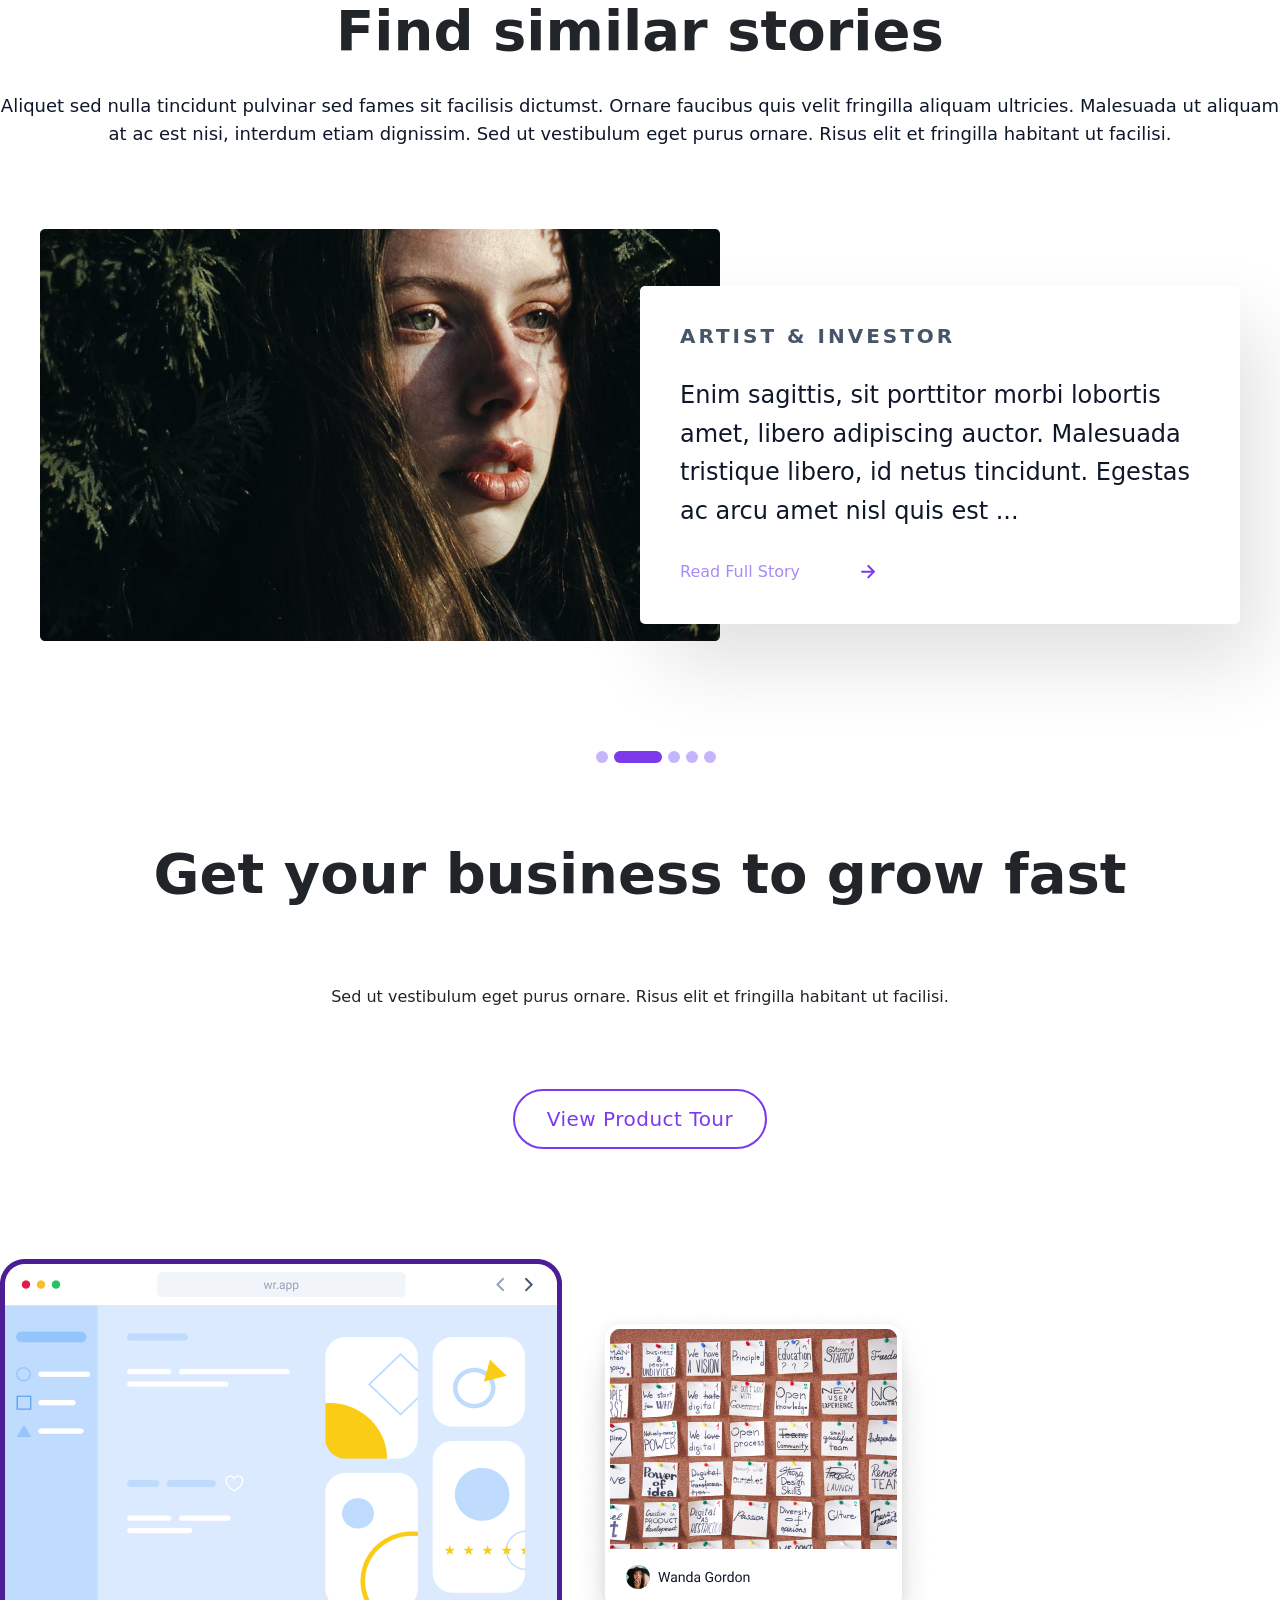
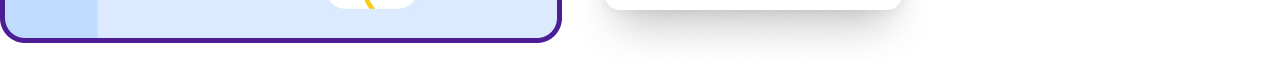
==== test.html @ 3d0e7e81 "first commit" ====
<!DOCTYPE html>
<html lang="en">

<head>
    <meta charset="UTF-8">
    <meta name="viewport" content="width=device-width, initial-scale=1.0">
    <title>Final Project</title>
    <link rel="stylesheet" href="./css/style.css">
    <link rel="shortcut icon" href="./assets/icons/cursor-pointer.svg" type="image/x-icon">
    <link rel="preconnect" href="https://fonts.googleapis.com">
    <link rel="preconnect" href="https://fonts.gstatic.com" crossorigin>
    <link href="https://fonts.googleapis.com/css2?family=Roboto:wght@400;700&display=swap" rel="stylesheet">
    <link href="https://cdn.jsdelivr.net/npm/bootstrap@5.3.2/dist/css/bootstrap.min.css" rel="stylesheet"
        integrity="sha384-T3c6CoIi6uLrA9TneNEoa7RxnatzjcDSCmG1MXxSR1GAsXEV/Dwwykc2MPK8M2HN" crossorigin="anonymous">
</head>



<body>
    <div>

        <header class="header">
        </header>

        <section class="hero">
        </section>

        <section class="message">

            <div class="container-nd">
                <div class="message-top">
                    <h1>Find similar stories</h1>
                    <p>Aliquet sed nulla tincidunt pulvinar sed fames sit facilisis dictumst. Ornare faucibus quis velit
                        fringilla aliquam ultricies. Malesuada ut aliquam at ac est nisi, interdum etiam dignissim. Sed
                        ut
                        vestibulum eget purus ornare. Risus elit et fringilla habitant ut facilisi.</p>
                </div>
                <div class="message-block">
                    <img src="./assets/ButtomGirl.jpg" alt="gr">
                    <div class="message-card">
                        <div class="card-txt">
                            <h5>Artist & Investor</h5>
                            <h3>Enim sagittis, sit porttitor morbi lobortis amet, libero adipiscing auctor. Malesuada
                                tristique
                                libero, id netus tincidunt. Egestas ac arcu amet nisl quis est ...</h3>
                            <a href="#">Read Full Story <div class="arrow"><img src="./assets/icons/arrow-right.svg"
                                        alt="arrow"></div></a>
                        </div>
                    </div>
                </div>
            </div>
            <ul class="list-img">
                <li><img src="./assets/icons/Rectangle 16.svg" alt="rectangle"></li>
                <li><img src="./assets/icons/Rectangle 16 (1).svg" alt=""></li>
                <li><img src="./assets/icons/Rectangle 16.svg" alt="rectangle"></li>
                <li><img src="./assets/icons/Rectangle 16.svg" alt="rectangle"></li>
                <li><img src="./assets/icons/Rectangle 16.svg" alt="rectangle"></li>
            </ul>

        </section>

        <section class="plans">

            <div class="container-st">
                <h1>Get your business to grow fast</h1>
                <p>Sed ut vestibulum eget purus ornare. Risus elit et fringilla habitant ut facilisi.</p>
                <div class="header">
                    <button>View Product Tour</button>
                </div>

                <div class="plans-body">
                    <img src="./assets/Desktop.jpg" alt="">
                    <img src="./assets/ContentBox.jpg" alt="">
                </div>
            </div>
        </section>
        <section class="reviews"></section>

        <footer></footer>
    </div>

</body>

</html>
---- css/style.css ----
.message {
  margin-bottom: 80px;
}
.message * + * {
  margin-top: 30px;
}
.message h1 {
  text-align: center;
  font-size: 56px;
  font-style: normal;
  font-weight: 800;
  line-height: 110%; /* 61.6px */
}
.message h3 {
  color: #0f172a;
  font-size: 24px;
  font-style: normal;
  font-weight: 400;
  line-height: 160%; /* 38.4px */
}
.message h5 {
  color: #475569;
  font-size: 20px;
  font-style: normal;
  font-weight: 700;
  line-height: 100%; /* 20px */
  letter-spacing: 3px;
  text-transform: uppercase;
}
.message p {
  text-align: center;
  color: #0f172a;
  font-size: 18px;
  font-style: normal;
  font-weight: 400;
  line-height: 160%; /* 28.8px */
}
.message-block {
  margin-top: 80px;
  display: -webkit-box;
  display: -ms-flexbox;
  display: flex;
  -webkit-box-align: center;
      -ms-flex-align: center;
          align-items: center;
}
.message-block img {
  -webkit-transform: translateX(40px);
      -ms-transform: translateX(40px);
          transform: translateX(40px);
}
.message-card {
  position: relative;
  background-color: #fff;
  -webkit-box-shadow: 20px 40px 80px 0px rgba(9, 9, 10, 0.12);
          box-shadow: 20px 40px 80px 0px rgba(9, 9, 10, 0.12);
  padding: 48px;
  display: -webkit-box;
  display: -ms-flexbox;
  display: flex;
  gap: 24px;
  margin-top: 40px;
  padding: 40px;
  width: -webkit-fit-content;
  width: -moz-fit-content;
  width: fit-content;
  height: -webkit-fit-content;
  height: -moz-fit-content;
  height: fit-content;
  border-radius: 5px;
  border: #0f172a;
  -webkit-transform: translateX(-40px);
      -ms-transform: translateX(-40px);
          transform: translateX(-40px);
}
.message-card a {
  display: -webkit-box;
  display: -ms-flexbox;
  display: flex;
  text-decoration: none;
  color: #A78BFA;
}
.message-card a:hover {
  color: #7C3AED;
}
.message-card .arrow {
  display: -webkit-box;
  display: -ms-flexbox;
  display: flex;
  margin-left: 16px;
}
.message .list-img {
  margin-top: 80px;
  display: -webkit-box;
  display: -ms-flexbox;
  display: flex;
  -webkit-box-pack: center;
      -ms-flex-pack: center;
          justify-content: center;
  gap: 6px;
  -webkit-box-align: end;
      -ms-flex-align: end;
          align-items: flex-end;
}
.message .list-img li {
  display: -webkit-box;
  display: -ms-flexbox;
  display: flex;
}

.plans {
  margin-top: 80px !important;
}
.plans * + * {
  margin-top: 80px;
}
.plans h1 {
  text-align: center;
  font-size: 56px;
  font-style: normal;
  font-weight: 800;
  line-height: 110%; /* 61.6px */
}
.plans p {
  text-align: center;
}
.plans .container-st .header {
  display: -webkit-box;
  display: -ms-flexbox;
  display: flex;
  -webkit-box-pack: center !important;
      -ms-flex-pack: center !important;
          justify-content: center !important;
}
.plans .container-st button {
  color: #7C3AED;
  font-size: 20px;
  font-style: normal;
  font-weight: 500;
  line-height: 24px; /* 120% */
  letter-spacing: 0.5px;
  background-color: #fff;
  padding: 16px 32px;
  border-radius: 50px;
  border: 2px solid var(--violet-600, #7c3aed);
}
.plans-body {
  margin-top: 80px !important;
}

*,
html,
*::after,
*::before {
  padding: 0;
  margin: 0;
}

li {
  list-style-type: none;
}/*# sourceMappingURL=style.css.map */
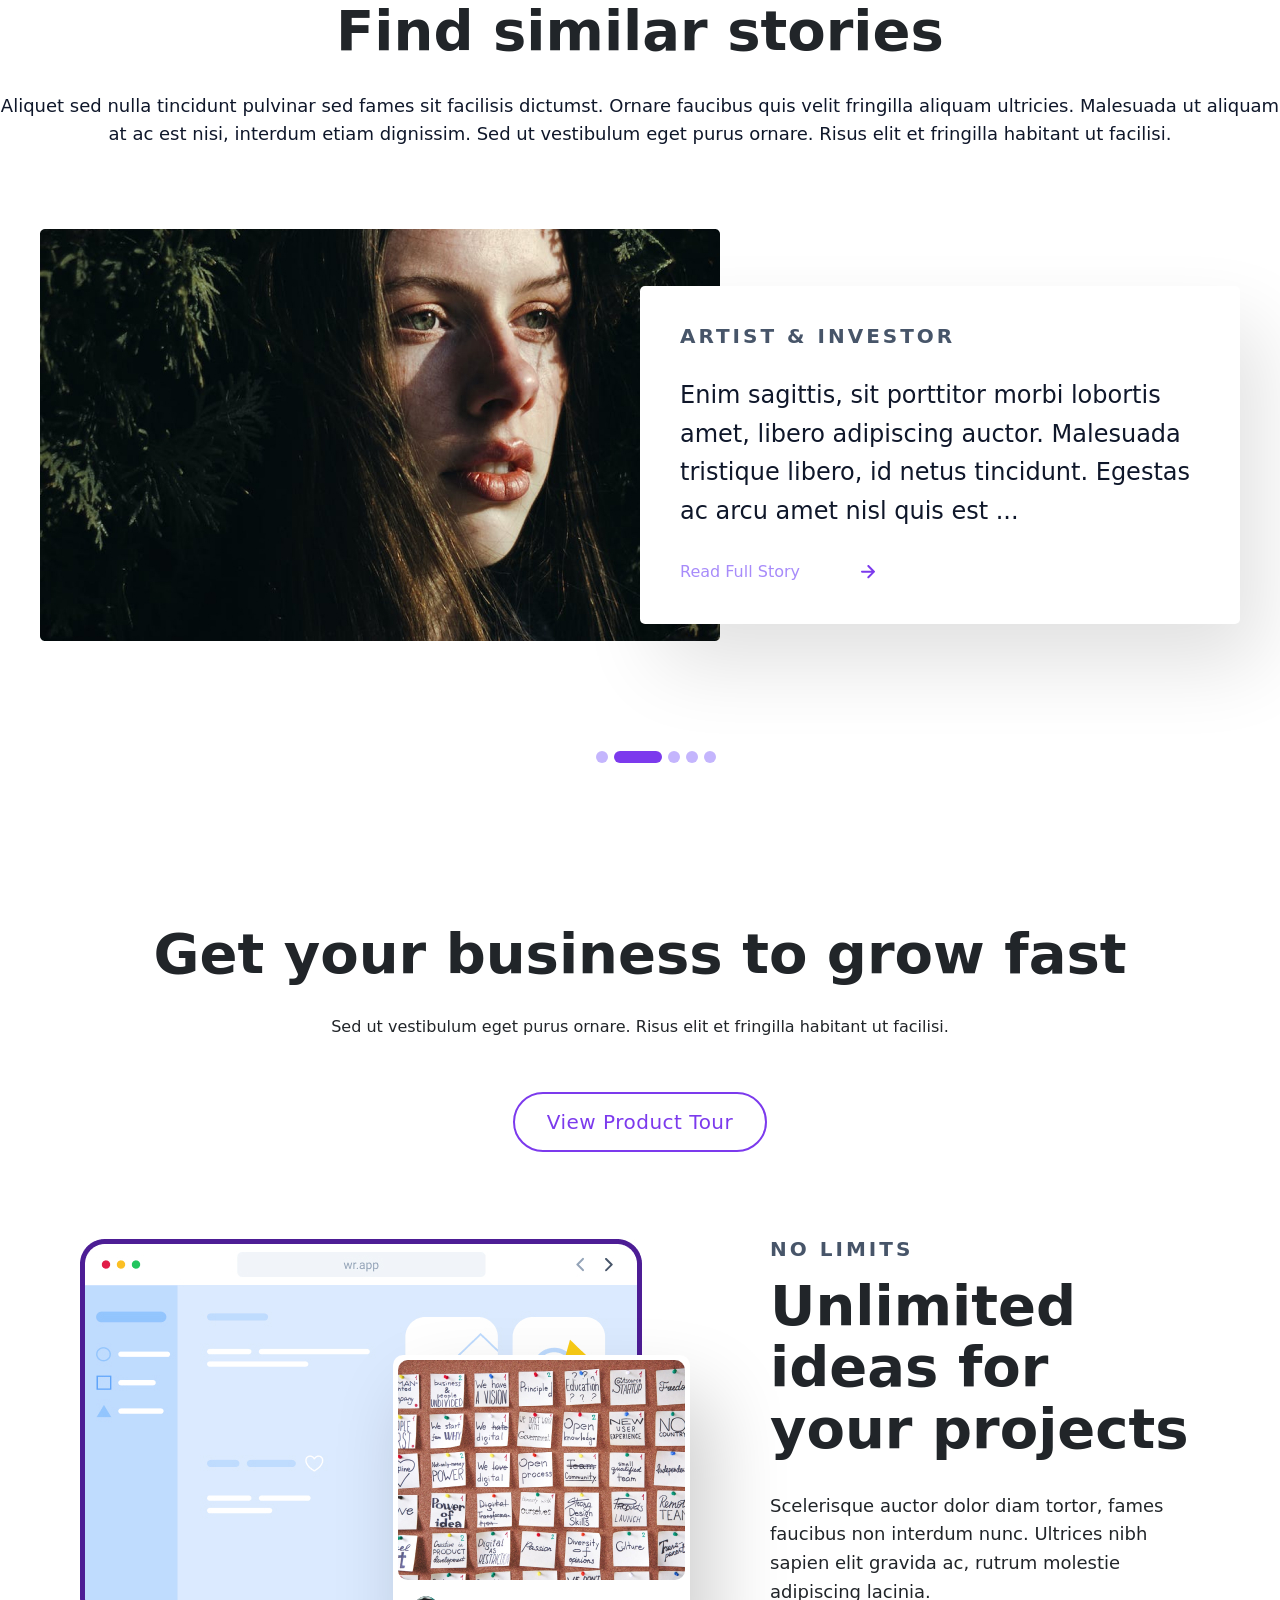
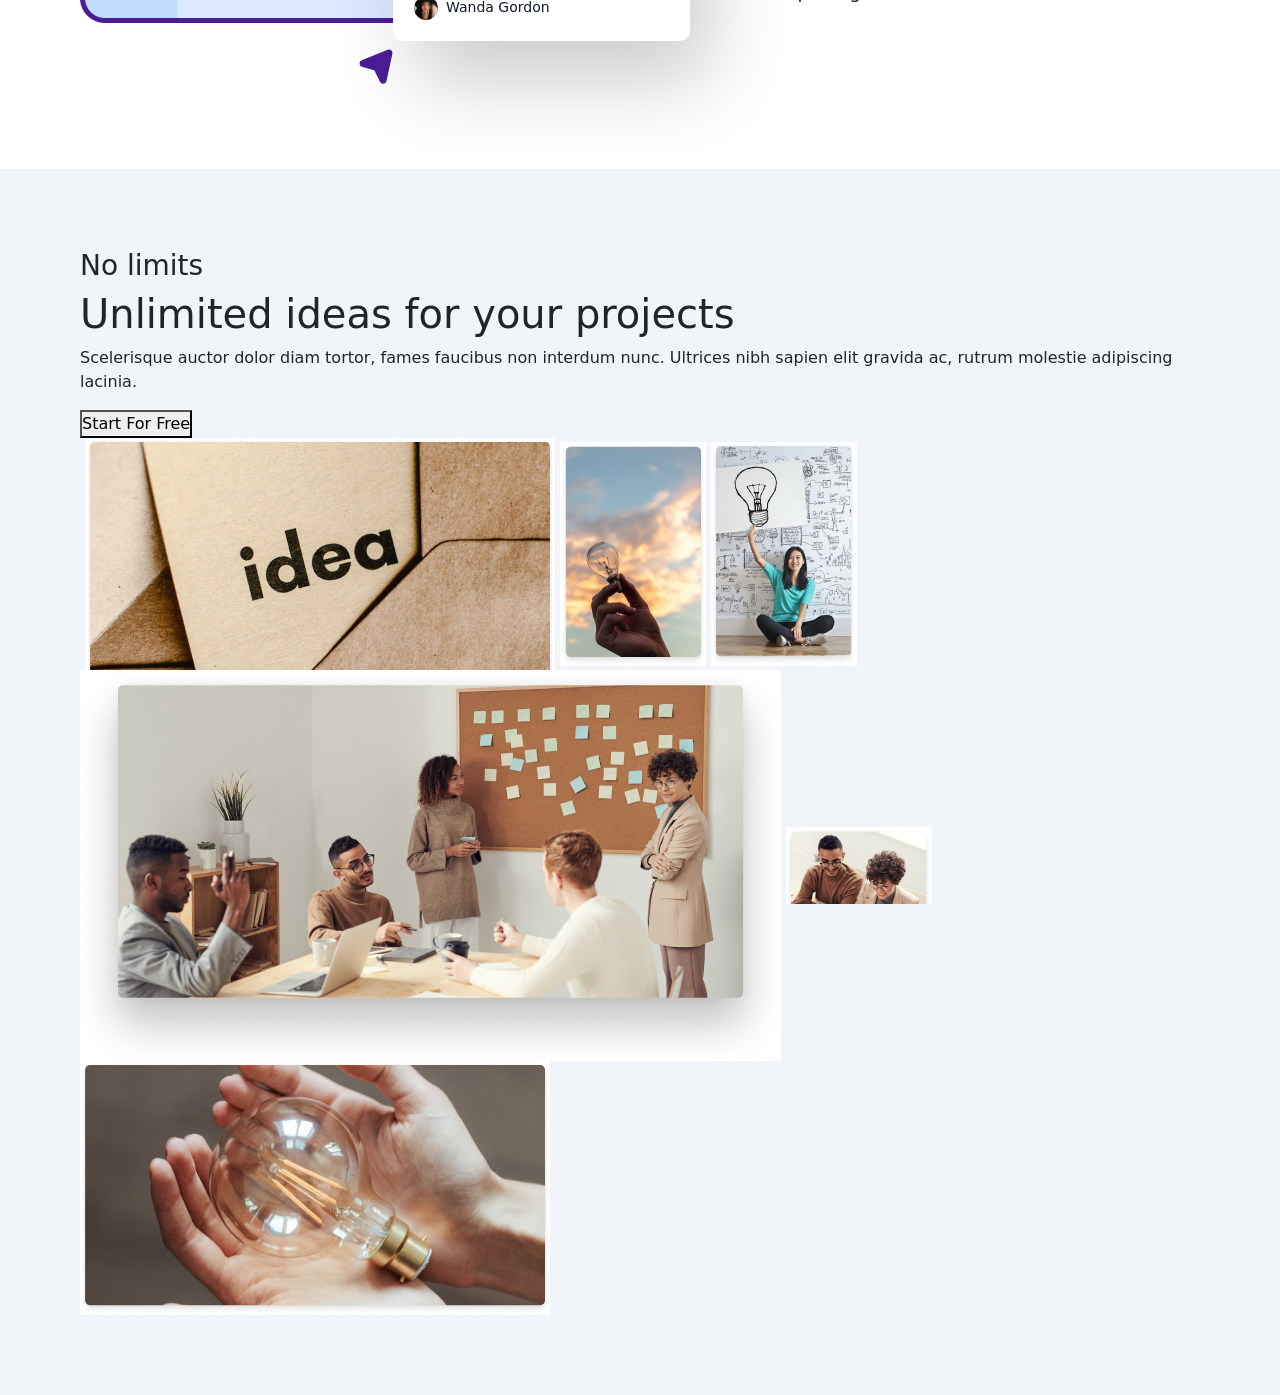
==== commit 146ec36c: "added" ====
--- a/test.html
+++ b/test.html
@@ -9,7 +9,9 @@
     <link rel="shortcut icon" href="./assets/icons/cursor-pointer.svg" type="image/x-icon">
     <link rel="preconnect" href="https://fonts.googleapis.com">
     <link rel="preconnect" href="https://fonts.gstatic.com" crossorigin>
-    <link href="https://fonts.googleapis.com/css2?family=Roboto:wght@400;700&display=swap" rel="stylesheet">
+    <link href="https://fonts.googleapis.com/css2?family=Roboto:wght@400;700;900&display=swap" rel="stylesheet">
+    <link href="https://cdn.jsdelivr.net/npm/bootstrap@5.3.2/dist/css/bootstrap.min.css" rel="stylesheet"
+        integrity="sha384-T3c6CoIi6uLrA9TneNEoa7RxnatzjcDSCmG1MXxSR1GAsXEV/Dwwykc2MPK8M2HN" crossorigin="anonymous">
     <link href="https://cdn.jsdelivr.net/npm/bootstrap@5.3.2/dist/css/bootstrap.min.css" rel="stylesheet"
         integrity="sha384-T3c6CoIi6uLrA9TneNEoa7RxnatzjcDSCmG1MXxSR1GAsXEV/Dwwykc2MPK8M2HN" crossorigin="anonymous">
 </head>
@@ -56,25 +58,67 @@
                 <li><img src="./assets/icons/Rectangle 16.svg" alt="rectangle"></li>
                 <li><img src="./assets/icons/Rectangle 16.svg" alt="rectangle"></li>
             </ul>
-
         </section>
 
         <section class="plans">
-
             <div class="container-st">
-                <h1>Get your business to grow fast</h1>
-                <p>Sed ut vestibulum eget purus ornare. Risus elit et fringilla habitant ut facilisi.</p>
-                <div class="header">
-                    <button>View Product Tour</button>
+                <div class="plans-header">
+                    <h1>Get your business to grow fast</h1>
+                    <p>Sed ut vestibulum eget purus ornare. Risus elit et fringilla habitant ut facilisi.</p>
+                    <div class="btn">
+                        <button>View Product Tour</button>
+                    </div>
                 </div>
 
                 <div class="plans-body">
-                    <img src="./assets/Desktop.jpg" alt="">
-                    <img src="./assets/ContentBox.jpg" alt="">
+                    <div class="img-position">
+                        <div class="tablet">
+                            <img src="./assets/Desktop.jpg" alt="tablet">
+                        </div>
+                        <div class="body-pose">
+                            <div class="content-box">
+                                <img src="./assets/box.jpg" alt="box" style="border-radius: 10px;">
+                                <div class="avatar">
+                                    <img src="./assets/icons/User Thumb.svg" alt="girl" style="border-radius: 100%;">
+                                    <span>Wanda Gordon</span>
+                                </div>
+                            </div>
+                            <div class="cursor">
+                                <img src="./assets/icons/cursor-pointer.svg" alt="cursor">
+                            </div>
+                        </div>
+                    </div>
+                    <div class="text">
+                        <h4>No limits</h4>
+                        <h1>Unlimited ideas for your projects</h1>
+                        <p>Scelerisque auctor dolor diam tortor, fames faucibus non interdum nunc. Ultrices nibh sapien
+                            elit
+                            gravida ac, rutrum molestie adipiscing lacinia.
+                        </p>
+                    </div>
                 </div>
             </div>
         </section>
-        <section class="reviews"></section>
+
+        <section class="reviews">
+            <div class="reviews-txt">
+                <h3>No limits</h3>
+                <h1>Unlimited ideas for your projects</h1>
+                <p>Scelerisque auctor dolor diam tortor, fames faucibus non interdum nunc. Ultrices nibh sapien elit
+                    gravida ac, rutrum molestie adipiscing lacinia.</p>
+                <button>Start For Free</button>
+            </div>
+            <div class="review-images">
+                <img src="./assets/Picture1.jpg" alt="" style="color: #475569;">
+                <img src="./assets/Picture2.jpg" alt="" style="color: #475569;">
+                <img src="./assets/Picture3.jpg" alt="" style="color: #475569;">
+                <img src="./assets/Picture4.jpg" alt="" style="color: #475569;">
+                <img src="./assets/Picture5.jpg" alt="" style="color: #475569;">
+                <img src="./assets/Picture6.jpg" alt="" style="color: #475569;">
+                <img src="./assets/Picture7.jpg" alt="" style="color: #475569;">
+            </div>
+
+        </section>
 
         <footer></footer>
     </div>
--- a/css/style.css
+++ b/css/style.css
@@ -109,30 +109,31 @@
 }
 
 .plans {
-  margin-top: 80px !important;
-}
-.plans * + * {
-  margin-top: 80px;
-}
-.plans h1 {
+  max-width: 1280px !important;
+  padding: 80px;
+  margin-top: 80px;
+}
+.plans .container-st .plans-header h1 {
   text-align: center;
   font-size: 56px;
   font-style: normal;
   font-weight: 800;
   line-height: 110%; /* 61.6px */
 }
-.plans p {
-  text-align: center;
-}
-.plans .container-st .header {
-  display: -webkit-box;
-  display: -ms-flexbox;
-  display: flex;
+.plans .container-st .plans-header p {
+  margin-top: 30px;
+  text-align: center;
+}
+.plans .container-st .plans-header .btn {
+  display: -webkit-box !important;
+  display: -ms-flexbox !important;
+  display: flex !important;
   -webkit-box-pack: center !important;
       -ms-flex-pack: center !important;
           justify-content: center !important;
 }
 .plans .container-st button {
+  margin-top: 30px;
   color: #7C3AED;
   font-size: 20px;
   font-style: normal;
@@ -145,7 +146,89 @@
   border: 2px solid var(--violet-600, #7c3aed);
 }
 .plans-body {
-  margin-top: 80px !important;
+  margin-top: 80px;
+  display: -webkit-box;
+  display: -ms-flexbox;
+  display: flex;
+}
+.plans-body h4 {
+  font-size: 20px;
+  font-style: normal;
+  font-weight: 700;
+  line-height: 100%; /* 20px */
+  letter-spacing: 3px;
+  text-transform: uppercase;
+  color: #475569;
+}
+.plans-body h1 {
+  margin-top: 16px;
+  font-size: 56px;
+  font-style: normal;
+  font-weight: 800;
+  line-height: 110%; /* 61.6px */
+}
+.plans-body p {
+  margin-top: 32px;
+  font-size: 18px;
+  font-style: normal;
+  font-weight: 400;
+  line-height: 160%; /* 28.8px */
+}
+.plans-body .img-position {
+  margin-right: 80px;
+}
+.plans-body .img-position .tablet {
+  position: absolute;
+}
+.plans-body .img-position .body-pose {
+  margin-top: 116px;
+  margin-left: 313px;
+}
+.plans-body .img-position .body-pose .content-box {
+  position: relative;
+  background-color: #fff;
+  -webkit-box-shadow: 20px 40px 80px 0px rgba(0, 0, 0, 0.2);
+          box-shadow: 20px 40px 80px 0px rgba(0, 0, 0, 0.2);
+  border-radius: 10px;
+  padding: 5px;
+  gap: 10px;
+  width: -webkit-fit-content;
+  width: -moz-fit-content;
+  width: fit-content;
+  height: -webkit-fit-content;
+  height: -moz-fit-content;
+  height: fit-content;
+  border: #0f172a;
+}
+.plans-body .img-position .body-pose .content-box .avatar {
+  display: -webkit-box;
+  display: -ms-flexbox;
+  display: flex;
+  -webkit-box-align: center;
+      -ms-flex-align: center;
+          align-items: center;
+  -ms-flex-item-align: stretch;
+      align-self: stretch;
+  gap: 8px;
+  margin: 16px;
+}
+.plans-body .img-position .body-pose .content-box .avatar span {
+  color: #0F172A;
+  font-size: 14px;
+  font-style: normal;
+  font-weight: 400;
+  line-height: 140%; /* 19.6px */
+}
+.plans-body .img-position .body-pose .cursor {
+  margin-left: -40px;
+}
+
+.reviews {
+  background-color: #F1F5F9;
+  padding: 80px;
+  display: grid;
+  grid-template-columns: repeat(12 1fr);
+  grid-template-rows: repeat(6 1fr);
 }
 
 *,
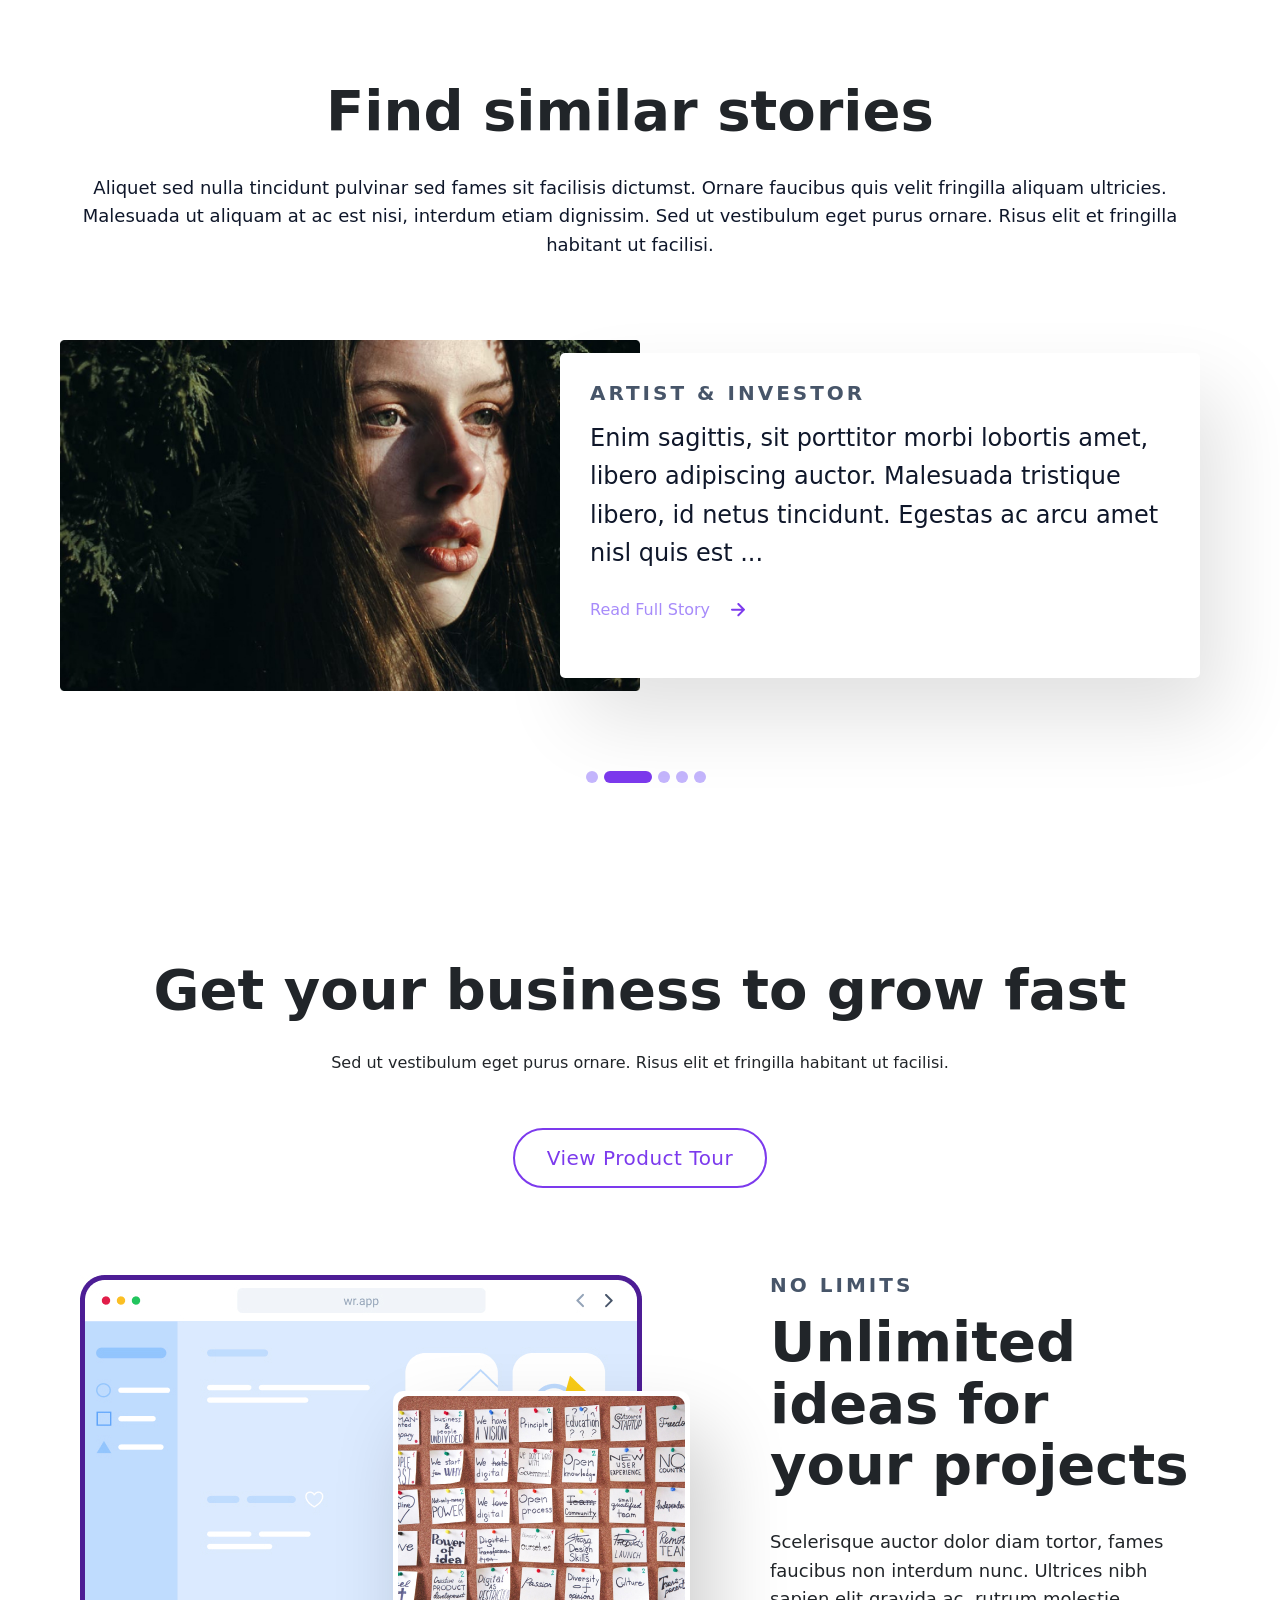
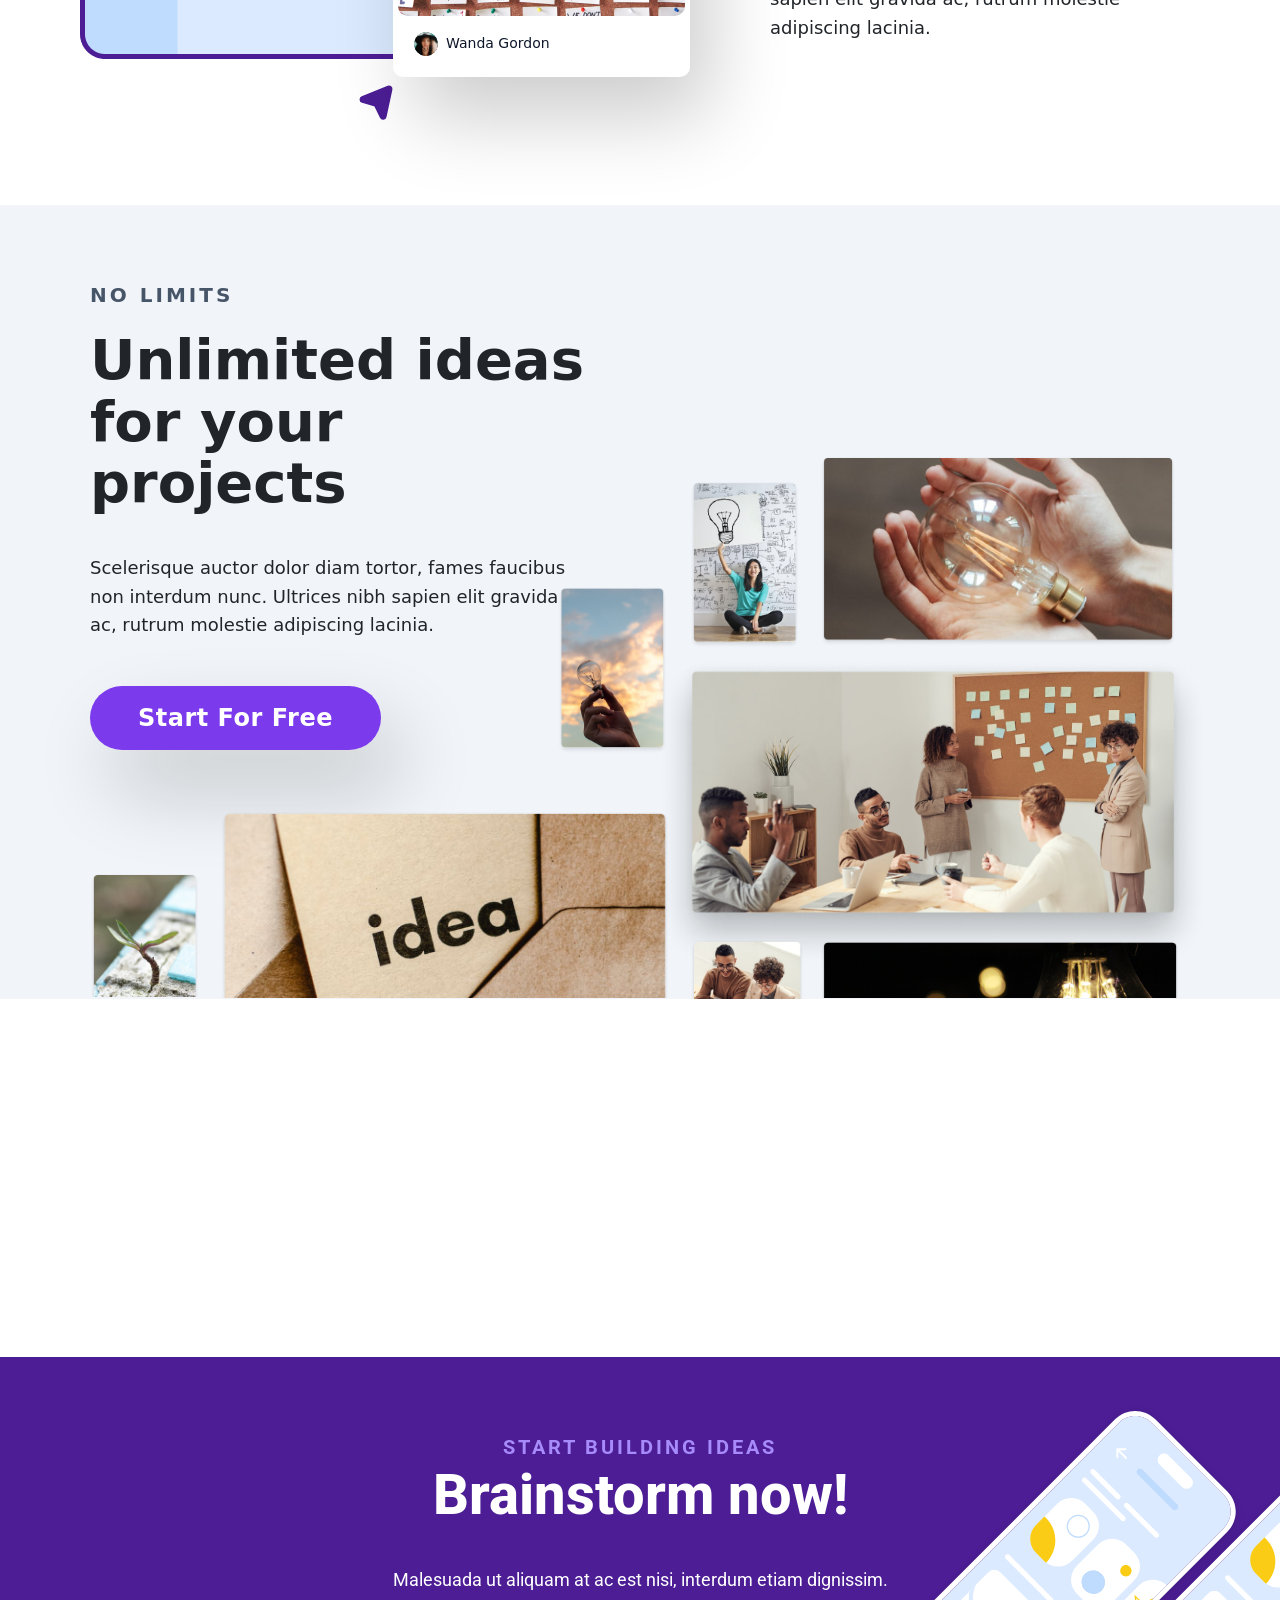
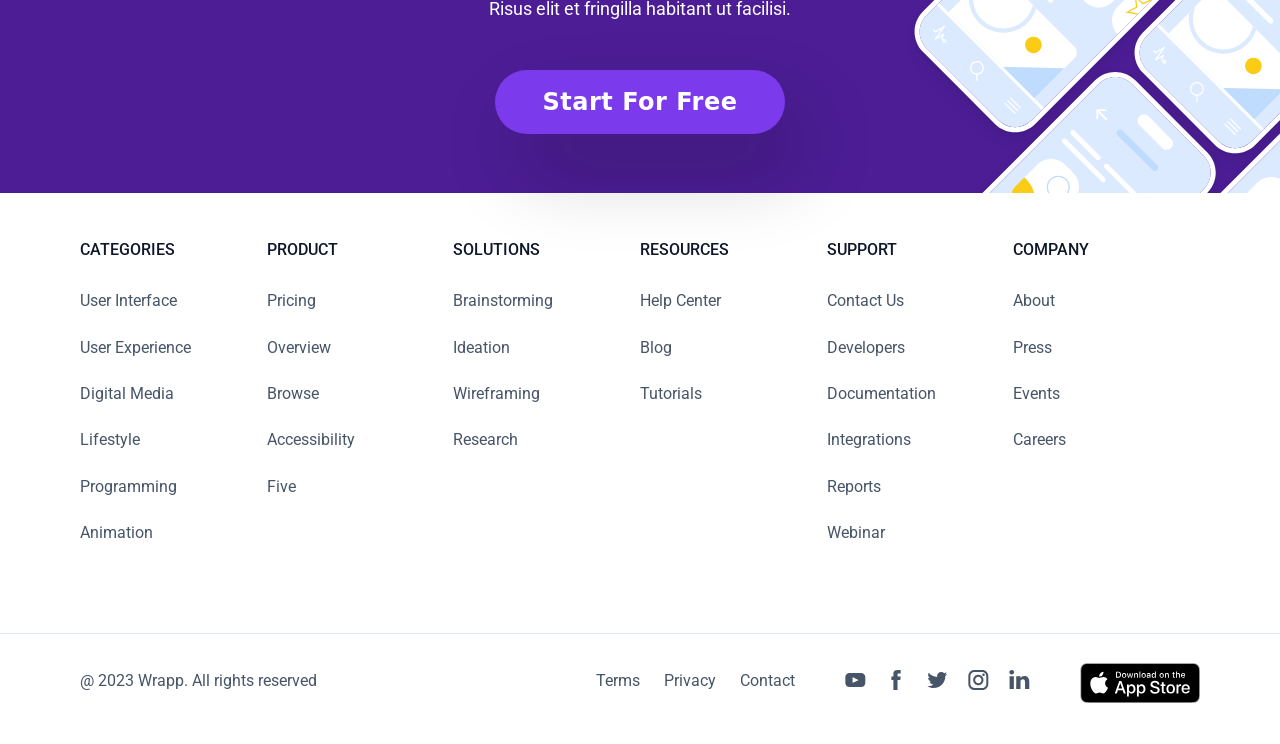
==== commit d48d547b: "added new object" ====
--- a/test.html
+++ b/test.html
@@ -5,13 +5,12 @@
     <meta charset="UTF-8">
     <meta name="viewport" content="width=device-width, initial-scale=1.0">
     <title>Final Project</title>
+    </style>
     <link rel="stylesheet" href="./css/style.css">
     <link rel="shortcut icon" href="./assets/icons/cursor-pointer.svg" type="image/x-icon">
     <link rel="preconnect" href="https://fonts.googleapis.com">
-    <link rel="preconnect" href="https://fonts.gstatic.com" crossorigin>
-    <link href="https://fonts.googleapis.com/css2?family=Roboto:wght@400;700;900&display=swap" rel="stylesheet">
-    <link href="https://cdn.jsdelivr.net/npm/bootstrap@5.3.2/dist/css/bootstrap.min.css" rel="stylesheet"
-        integrity="sha384-T3c6CoIi6uLrA9TneNEoa7RxnatzjcDSCmG1MXxSR1GAsXEV/Dwwykc2MPK8M2HN" crossorigin="anonymous">
+<link rel="preconnect" href="https://fonts.gstatic.com" crossorigin>
+<link href="https://fonts.googleapis.com/css2?family=Roboto:wght@400;500;700;900&display=swap" rel="stylesheet">
     <link href="https://cdn.jsdelivr.net/npm/bootstrap@5.3.2/dist/css/bootstrap.min.css" rel="stylesheet"
         integrity="sha384-T3c6CoIi6uLrA9TneNEoa7RxnatzjcDSCmG1MXxSR1GAsXEV/Dwwykc2MPK8M2HN" crossorigin="anonymous">
 </head>
@@ -38,15 +37,18 @@
                         vestibulum eget purus ornare. Risus elit et fringilla habitant ut facilisi.</p>
                 </div>
                 <div class="message-block">
-                    <img src="./assets/ButtomGirl.jpg" alt="gr">
+                    <img src="./assets/ButtomGirl.jpg" alt="girl" width="580px">
                     <div class="message-card">
-                        <div class="card-txt">
+                        <div class="card-txt" style="width: 580px;">
                             <h5>Artist & Investor</h5>
-                            <h3>Enim sagittis, sit porttitor morbi lobortis amet, libero adipiscing auctor. Malesuada
+                            <h4>Enim sagittis, sit porttitor morbi lobortis amet, libero adipiscing auctor. Malesuada
                                 tristique
-                                libero, id netus tincidunt. Egestas ac arcu amet nisl quis est ...</h3>
-                            <a href="#">Read Full Story <div class="arrow"><img src="./assets/icons/arrow-right.svg"
-                                        alt="arrow"></div></a>
+                                libero, id netus tincidunt. Egestas ac arcu amet nisl quis est ...
+                            </h4>
+                            <div class="button">
+                                <a href="#">Read Full Story <div class="arrow"><img src="./assets/icons/arrow-right.svg"
+                                            alt="arrow"></div></a>
+                            </div>
                         </div>
                     </div>
                 </div>
@@ -73,7 +75,7 @@
                 <div class="plans-body">
                     <div class="img-position">
                         <div class="tablet">
-                            <img src="./assets/Desktop.jpg" alt="tablet">
+                            <img src="./assets/Desktop.jpg" alt="tablet" width="100%">
                         </div>
                         <div class="body-pose">
                             <div class="content-box">
@@ -100,29 +102,131 @@
             </div>
         </section>
 
-        <section class="reviews">
-            <div class="reviews-txt">
-                <h3>No limits</h3>
-                <h1>Unlimited ideas for your projects</h1>
-                <p>Scelerisque auctor dolor diam tortor, fames faucibus non interdum nunc. Ultrices nibh sapien elit
-                    gravida ac, rutrum molestie adipiscing lacinia.</p>
-                <button>Start For Free</button>
-            </div>
-            <div class="review-images">
-                <img src="./assets/Picture1.jpg" alt="" style="color: #475569;">
-                <img src="./assets/Picture2.jpg" alt="" style="color: #475569;">
-                <img src="./assets/Picture3.jpg" alt="" style="color: #475569;">
-                <img src="./assets/Picture4.jpg" alt="" style="color: #475569;">
-                <img src="./assets/Picture5.jpg" alt="" style="color: #475569;">
-                <img src="./assets/Picture6.jpg" alt="" style="color: #475569;">
-                <img src="./assets/Picture7.jpg" alt="" style="color: #475569;">
-            </div>
-
-        </section>
-
-        <footer></footer>
+        <section class="review">
+            <div class="review-container">
+                <div class="review-txt">
+                    <h4>No limits</h4>
+                    <h1>Unlimited ideas for your projects</h1>
+                    <p>Scelerisque auctor dolor diam tortor, fames faucibus non interdum nunc. Ultrices nibh sapien elit
+                        gravida ac, rutrum molestie adipiscing lacinia.</p>
+                    <div class="button">
+                        <button>Start For Free</button>
+                    </div>
+                </div>
+                <img src="./assets/Picture(1).png" alt="img" class="img1" width="110%">
+                <img src="./assets/Picture(2).png" alt="img" class="img2" width="450%">
+                <img src="./assets/Picture(3).png" alt="img" class="img3" width="110%">
+                <img src="./assets/Picture(4).png" alt="img" class="img4" width="110%">
+                <img src="./assets/Picture(5).png" alt="img" class="img5" width="135%">
+                <img src="./assets/Picture(6).png" alt="img" class="img6" width="115%">
+                <img src="./assets/Picture(7).png" alt="img" class="img7" width="89%">
+                <img src="./assets/Picture(8).png" alt="img" class="img8" width="120%">
+            </div>
+            <div class="review-buttom">
+
+            </div>
+        </section>
+
+        <section class="buttom">
+            <h4>Start building ideas</h4>
+            <h1>Brainstorm now!</h1>
+            <p>Malesuada ut aliquam at ac est nisi, interdum etiam dignissim.
+                <br>
+                Risus elit et fringilla habitant ut facilisi.
+            </p>
+            <button class="button">Start For Free</button>
+        </section>
+        
+        <footer>
+            <div class="footer-middle">
+                <div class="footer-list">
+                    <h5>Categories</h5>
+                    <ul>
+                        <li><a href="#">User Interface</a></li>
+                        <li><a href="#">User Experience</a></li>
+                        <li><a href="#">Digital Media</a></li>
+                        <li><a href="#">Lifestyle</a></li>
+                        <li><a href="#">Programming</a></li>
+                        <li><a href="#">Animation</a></li>
+                    </ul>
+                </div>
+    
+                <div class="footer-list">
+                    <h5>Product</h5>
+                    <ul>
+                        <li>Pricing</li>
+                        <li>Overview</li>
+                        <li>Browse</li>
+                        <li>Accessibility</li>
+                        <li>Five</li>
+                    </ul>
+                </div>
+    
+                <div class="footer-list">
+                    <h5>Solutions</h5>
+                    <ul>
+                        <li>Brainstorming</li>
+                        <li>Ideation</li>
+                        <li>Wireframing</li>
+                        <li>Research</li>
+                    </ul>
+                </div>
+    
+                <div class="footer-list">
+                    <h5>Resources</h5>
+                    <ul>
+                        <li>Help Center</li>
+                        <li>Blog</li>
+                        <li>Tutorials</li>
+                    </ul>
+                </div>
+    
+                <div class="footer-list">
+                    <h5>Support</h5>
+                    <ul>
+                        <li>Contact Us</li>
+                        <li>Developers</li>
+                        <li>Documentation</li>
+                        <li>Integrations</li>
+                        <li>Reports</li>
+                        <li>Webinar</li>
+                    </ul>
+                </div>
+    
+                <div class="footer-list">
+                    <h5>Company</h5>
+                    <ul>
+                        <li>About</li>
+                        <li>Press</li>
+                        <li>Events</li>
+                        <li>Careers</li>
+                    </ul>
+                </div>
+            </div>
+            
+            <div class="footer-bottom">
+                <div class="txt">
+                    <p>@ 2023 Wrapp. All rights reserved</p>
+                </div>
+
+                <div class="links">
+                    <div class="links-txt">
+                        <p><a href="#">Terms</a></p>
+                        <p><a href="#">Privacy</a></p>
+                        <p><a href="#">Contact</a></p>
+                    </div>
+                    <div class="links-brands">
+                        <a href="#"><img src="./assets/icons/youtube.svg" alt="yt"></a>
+                        <a href="#"><img src="./assets/icons/facebook.svg" alt="fb"></a>
+                        <a href="#"><img src="./assets/icons/twitter.svg" alt="tw"></a>
+                        <a href="#"><img src="./assets/icons/instagram.svg" alt="ig"></a>
+                        <a href="#"><img src="./assets/icons/linkedin.svg" alt="in"></a>
+                    </div>
+                    <a href="#"><img src="./assets/icons/App Store - Filled.svg" alt="ip" style="padding: 5px 0px;"></a>
+                </div>
+            </div>
+        </footer>
     </div>
-
 </body>
 
 </html>
--- a/css/style.css
+++ b/css/style.css
@@ -1,8 +1,5 @@
 .message {
-  margin-bottom: 80px;
-}
-.message * + * {
-  margin-top: 30px;
+  padding: 80px 80px 80px 60px;
 }
 .message h1 {
   text-align: center;
@@ -11,7 +8,8 @@
   font-weight: 800;
   line-height: 110%; /* 61.6px */
 }
-.message h3 {
+.message h4 {
+  margin-top: 16px;
   color: #0f172a;
   font-size: 24px;
   font-style: normal;
@@ -28,6 +26,7 @@
   text-transform: uppercase;
 }
 .message p {
+  margin-top: 32px;
   text-align: center;
   color: #0f172a;
   font-size: 18px;
@@ -43,47 +42,43 @@
   -webkit-box-align: center;
       -ms-flex-align: center;
           align-items: center;
-}
-.message-block img {
-  -webkit-transform: translateX(40px);
-      -ms-transform: translateX(40px);
-          transform: translateX(40px);
 }
 .message-card {
   position: relative;
   background-color: #fff;
   -webkit-box-shadow: 20px 40px 80px 0px rgba(9, 9, 10, 0.12);
           box-shadow: 20px 40px 80px 0px rgba(9, 9, 10, 0.12);
-  padding: 48px;
-  display: -webkit-box;
-  display: -ms-flexbox;
-  display: flex;
-  gap: 24px;
-  margin-top: 40px;
-  padding: 40px;
-  width: -webkit-fit-content;
-  width: -moz-fit-content;
-  width: fit-content;
-  height: -webkit-fit-content;
-  height: -moz-fit-content;
-  height: fit-content;
+  padding: 30px 30px 30px 30px;
+  gap: 16px;
+  display: -webkit-box;
+  display: -ms-flexbox;
+  display: flex;
+  margin-right: 80px;
   border-radius: 5px;
   border: #0f172a;
-  -webkit-transform: translateX(-40px);
-      -ms-transform: translateX(-40px);
-          transform: translateX(-40px);
-}
-.message-card a {
+  -webkit-transform: translateX(-80px);
+      -ms-transform: translateX(-80px);
+          transform: translateX(-80px);
+}
+.message-card .card-txt {
+  width: 600px;
+}
+.message-card .card-txt .button {
+  margin-top: 26px;
+  margin-bottom: 26px;
+}
+.message-card .card-txt .button a {
+  font-size: 16px;
   display: -webkit-box;
   display: -ms-flexbox;
   display: flex;
   text-decoration: none;
   color: #A78BFA;
 }
-.message-card a:hover {
+.message-card .card-txt .button a:hover {
   color: #7C3AED;
 }
-.message-card .arrow {
+.message-card .card-txt .button .arrow {
   display: -webkit-box;
   display: -ms-flexbox;
   display: flex;
@@ -109,9 +104,7 @@
 }
 
 .plans {
-  max-width: 1280px !important;
   padding: 80px;
-  margin-top: 80px;
 }
 .plans .container-st .plans-header h1 {
   text-align: center;
@@ -223,12 +216,269 @@
   margin-left: -40px;
 }
 
-.reviews {
+.review-container {
+  padding: 80px 0px 0px 90px;
   background-color: #F1F5F9;
+  display: grid;
+  grid-template-columns: repeat(11, 100px);
+  grid-template-rows: repeat(6, 100px);
+}
+.review-container .review-txt {
+  display: grid;
+  grid-column: 1/6;
+}
+.review-container .review-txt p {
+  margin-top: 32px;
+  font-size: 18px;
+  font-style: normal;
+  font-weight: 400;
+  line-height: 160%; /* 28.8px */
+}
+.review-container .review-txt h1 {
+  margin-top: 16px;
+  font-size: 56px;
+  font-style: normal;
+  font-weight: 800;
+  line-height: 110%; /* 61.6px */
+}
+.review-container .review-txt h4 {
+  font-size: 20px;
+  font-style: normal;
+  font-weight: 700;
+  line-height: 100%; /* 20px */
+  letter-spacing: 3px;
+  text-transform: uppercase;
+  color: #475569;
+}
+.review-container .review-txt button {
+  margin-top: 30px;
+  color: #fff;
+  font-size: 24px;
+  font-style: normal;
+  font-weight: 700;
+  line-height: 24px; /* 100% */
+  letter-spacing: 0.5px;
+  background-color: #7C3AED;
+  padding: 20px 48px;
+  border-radius: 50px;
+  border: none !important;
+  -webkit-box-shadow: 20px 40px 80px 0px rgba(9, 9, 10, 0.2);
+          box-shadow: 20px 40px 80px 0px rgba(9, 9, 10, 0.2);
+}
+.review-container .img1 {
+  margin-top: 187px;
+  display: grid;
+  grid-row: 5/8;
+}
+.review-container .img2 {
+  display: grid;
+  grid-row: 6/7;
+  margin-top: 25px;
+  margin-left: 30px;
+}
+.review-container .img3 {
+  display: grid;
+  grid-row: 4/5;
+  grid-column: 6/7;
+  margin-left: -33px;
+}
+.review-container .img4 {
+  display: grid;
+  grid-row: 3/5;
+  grid-column: 7/8;
+  margin-top: -5px;
+}
+.review-container .img5 {
+  display: grid;
+  grid-row: -3/-1;
+  grid-column: -6/-2;
+  margin-left: -27px;
+  margin-top: -25px;
+}
+.review-container .img6 {
+  display: grid;
+  grid-row: 7/8;
+  grid-column: -6/-5;
+  margin-top: 53px;
+}
+.review-container .img7 {
+  display: grid;
+  grid-row: -6/-4;
+  grid-column: 8/12;
+  margin-left: 30px;
+  margin-top: 70px;
+}
+.review-container .img8 {
+  display: grid;
+  grid-row: -1/-1;
+  grid-column: -4/-1;
+  margin-top: 54px;
+  margin-left: -70px;
+}
+.review-buttom {
+  height: 358px;
+}
+
+footer .footer-middle {
+  padding: 48px 80px 48px 80px;
+  display: grid;
+  grid-template-columns: repeat(6, 1fr);
+  border-bottom: 1.5px solid #E2E8F0;
+}
+footer .footer-middle .footer-list h5 {
+  color: #0F172A;
+  font-family: Roboto;
+  font-size: 16px;
+  font-style: normal;
+  font-weight: 500;
+  line-height: 110%; /* 17.6px */
+  text-transform: uppercase;
+}
+footer .footer-middle .footer-list ul {
+  padding: 12px 0px;
+}
+footer .footer-middle .footer-list ul a {
+  text-decoration: none;
+  color: #475569;
+  /* Body/M */
+  font-family: Roboto;
+  font-size: 16px;
+  font-style: normal;
+  font-weight: 400;
+  line-height: 140%; /* 22.4px */
+}
+footer .footer-middle .footer-list ul a:hover {
+  color: #0F172A;
+}
+footer .footer-middle .footer-list ul li {
+  padding: 12px 0px 12px 0px;
+  color: #475569;
+  /* Body/M */
+  font-family: Roboto;
+  font-size: 16px;
+  font-style: normal;
+  font-weight: 400;
+  line-height: 140%; /* 22.4px */
+}
+footer .footer-middle .footer-list ul li:hover {
+  color: #0F172A;
+}
+footer .footer-bottom {
+  padding: 24px 80px;
+  display: -webkit-box;
+  display: -ms-flexbox;
+  display: flex;
+  -webkit-box-pack: justify;
+      -ms-flex-pack: justify;
+          justify-content: space-between;
+}
+footer .footer-bottom p {
+  color: #475569;
+  /* Body/M */
+  font-family: Roboto;
+  font-size: 16px;
+  font-style: normal;
+  font-weight: 400;
+  line-height: 140%; /* 22.4px */
+}
+footer .footer-bottom .txt {
+  padding: 12px 0px;
+}
+footer .footer-bottom .links {
+  display: -webkit-box;
+  display: -ms-flexbox;
+  display: flex;
+  gap: 48px;
+}
+footer .footer-bottom .links-txt {
+  display: -webkit-box;
+  display: -ms-flexbox;
+  display: flex;
+  gap: 24px;
+  padding: 12px 0px;
+}
+footer .footer-bottom .links-txt a {
+  text-decoration: none;
+  color: #475569;
+  /* Body/M */
+  font-family: Roboto;
+  font-size: 16px;
+  font-style: normal;
+  font-weight: 400;
+  line-height: 140%; /* 22.4px */
+}
+footer .footer-bottom .links-txt a:hover {
+  color: #0F172A;
+}
+footer .footer-bottom .links-brands {
+  display: -webkit-box;
+  display: -ms-flexbox;
+  display: flex;
+  gap: 16px;
+  padding: 10px 0px;
+}
+
+.buttom {
+  background-image: url("../assets/iPhone."), url("../assets/iPhone.svg"), url("../assets/iPhone.svg"), url("../assets/iPhone.svg"), url("../assets/iPhone.svg");
+  background-repeat: no-repeat;
+  background-position: 900px, 1120px 60px, 880px 300px, 1100px 318px;
+  background-size: 350px;
+  height: 436px;
   padding: 80px;
-  display: grid;
-  grid-template-columns: repeat(12 1fr);
-  grid-template-rows: repeat(6 1fr);
+  background-color: #4C1D95;
+  display: -webkit-box;
+  display: -ms-flexbox;
+  display: flex;
+  -webkit-box-orient: vertical;
+  -webkit-box-direction: normal;
+      -ms-flex-direction: column;
+          flex-direction: column;
+  -webkit-box-align: center;
+      -ms-flex-align: center;
+          align-items: center;
+}
+.buttom h4 {
+  color: #A78BFA;
+  font-family: Roboto;
+  font-size: 20px;
+  font-style: normal;
+  font-weight: 700;
+  line-height: 100%; /* 20px */
+  letter-spacing: 3px;
+  text-transform: uppercase;
+}
+.buttom h1 {
+  color: #fff;
+  font-family: Roboto;
+  font-size: 56px;
+  font-style: normal;
+  font-weight: 800;
+  line-height: 110%; /* 61.6px */
+}
+.buttom p {
+  margin-top: 32px;
+  text-align: center;
+  color: #fff;
+  font-family: Roboto;
+  font-size: 18px;
+  font-style: normal;
+  font-weight: 400;
+  line-height: 160%; /* 28.8px */
+}
+.buttom button {
+  margin-top: 30px;
+  color: #fff;
+  font-size: 24px;
+  font-style: normal;
+  font-weight: 700;
+  line-height: 24px; /* 100% */
+  letter-spacing: 0.5px;
+  background-color: #7C3AED;
+  padding: 20px 48px;
+  border-radius: 50px;
+  border: none !important;
+  -webkit-box-shadow: 20px 40px 80px 0px rgba(9, 9, 10, 0.2);
+          box-shadow: 20px 40px 80px 0px rgba(9, 9, 10, 0.2);
 }
 
 *,
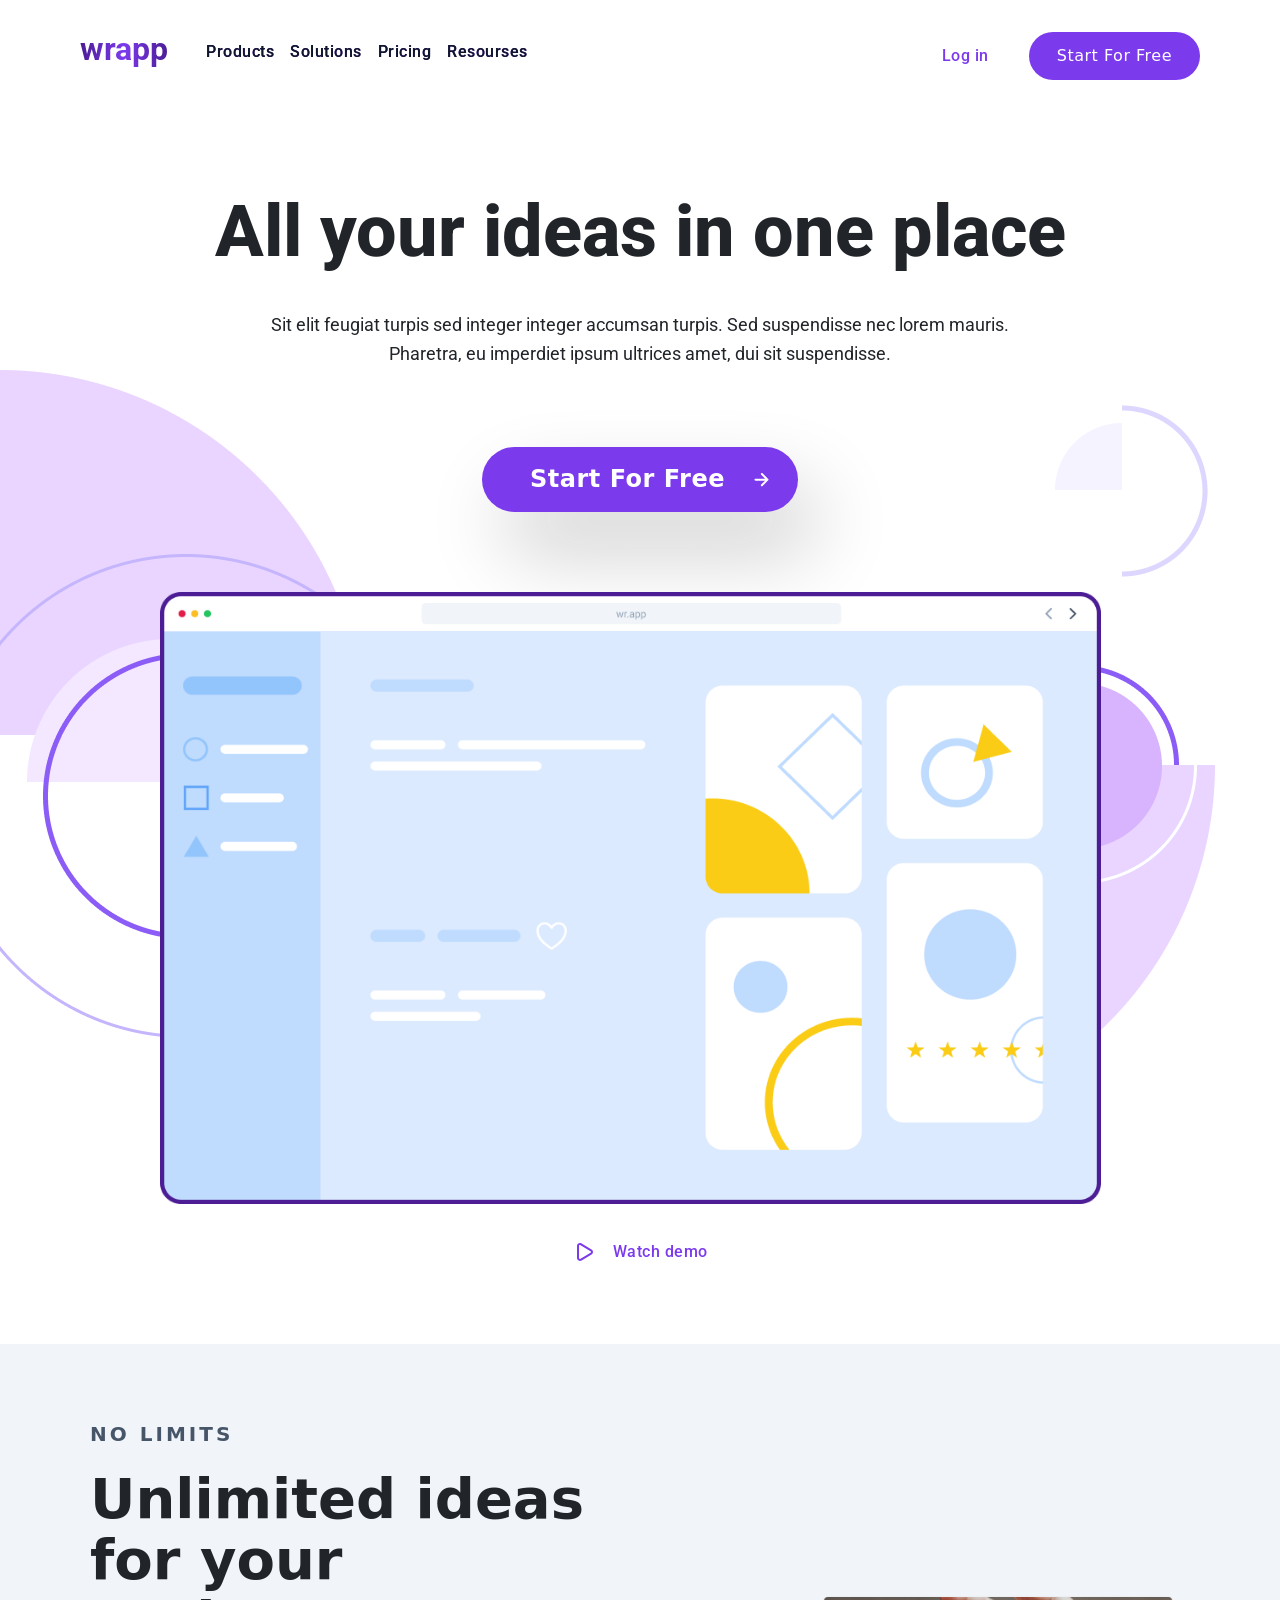
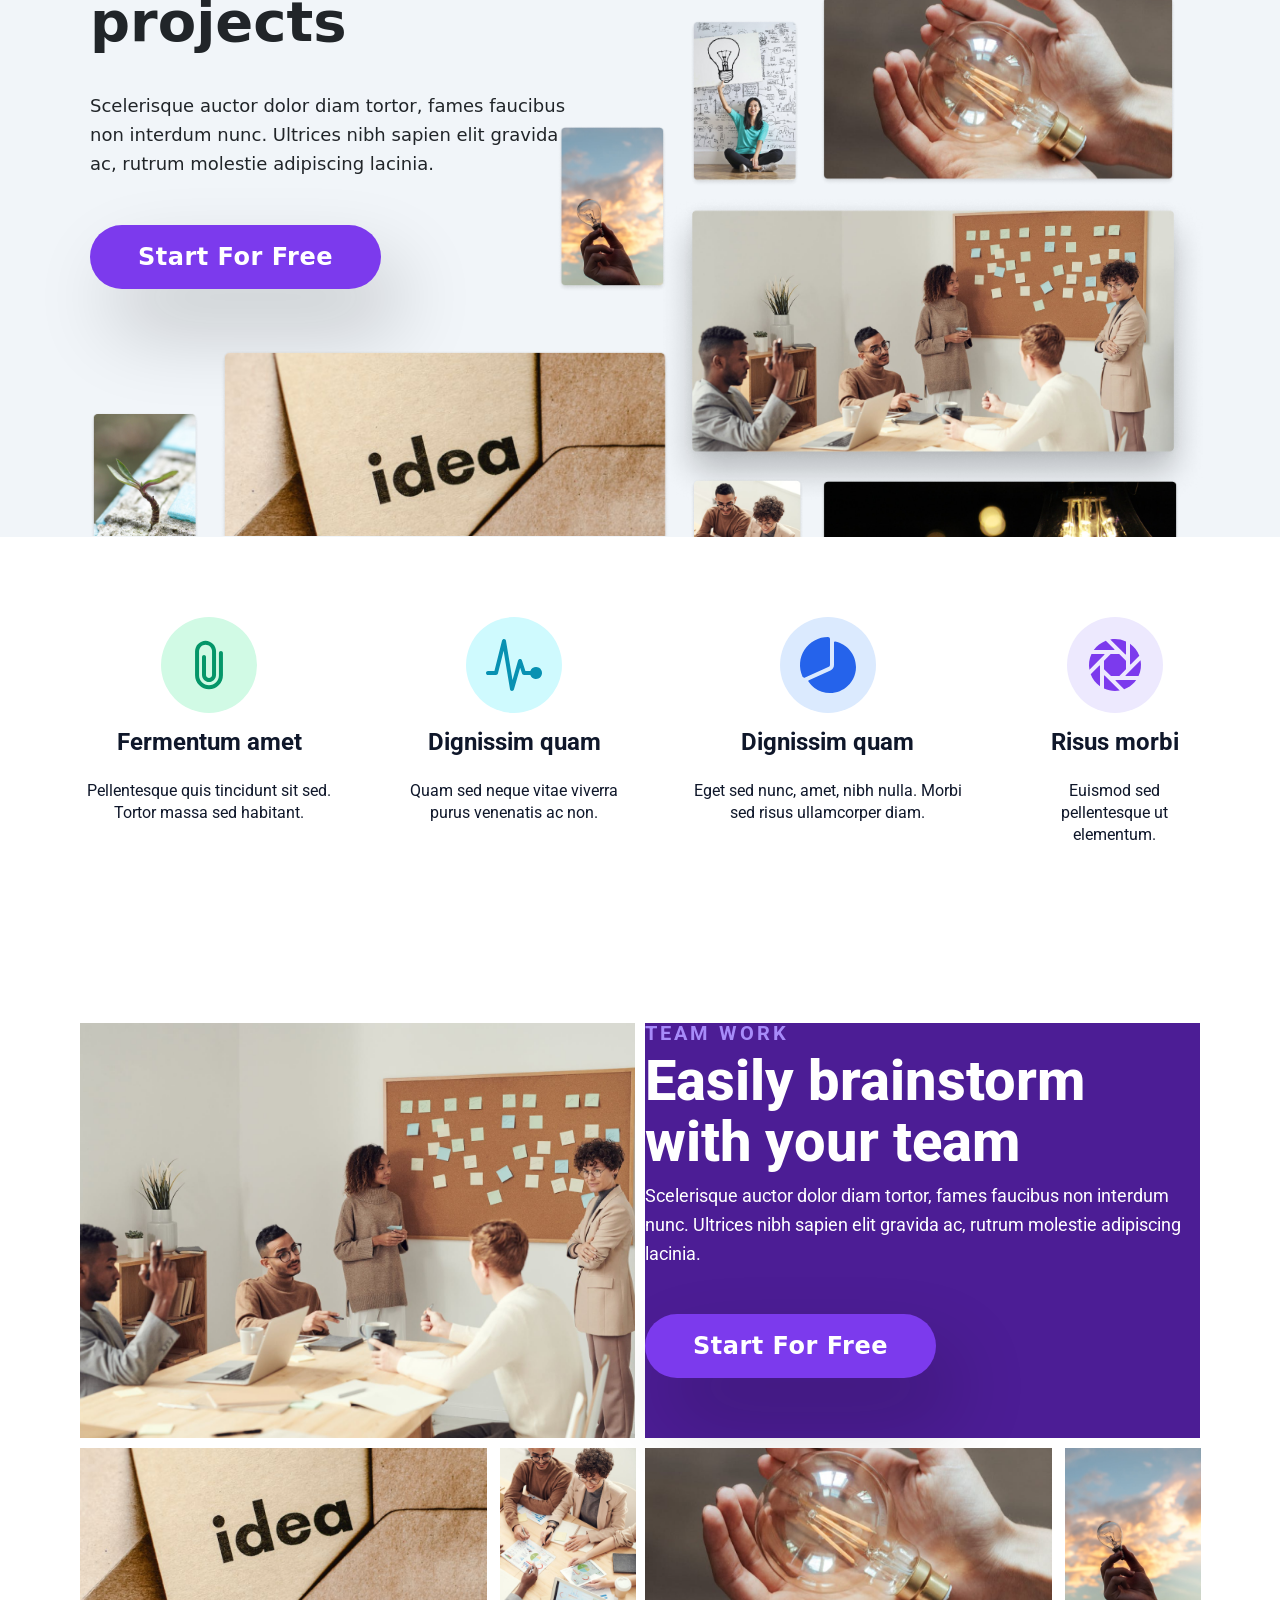
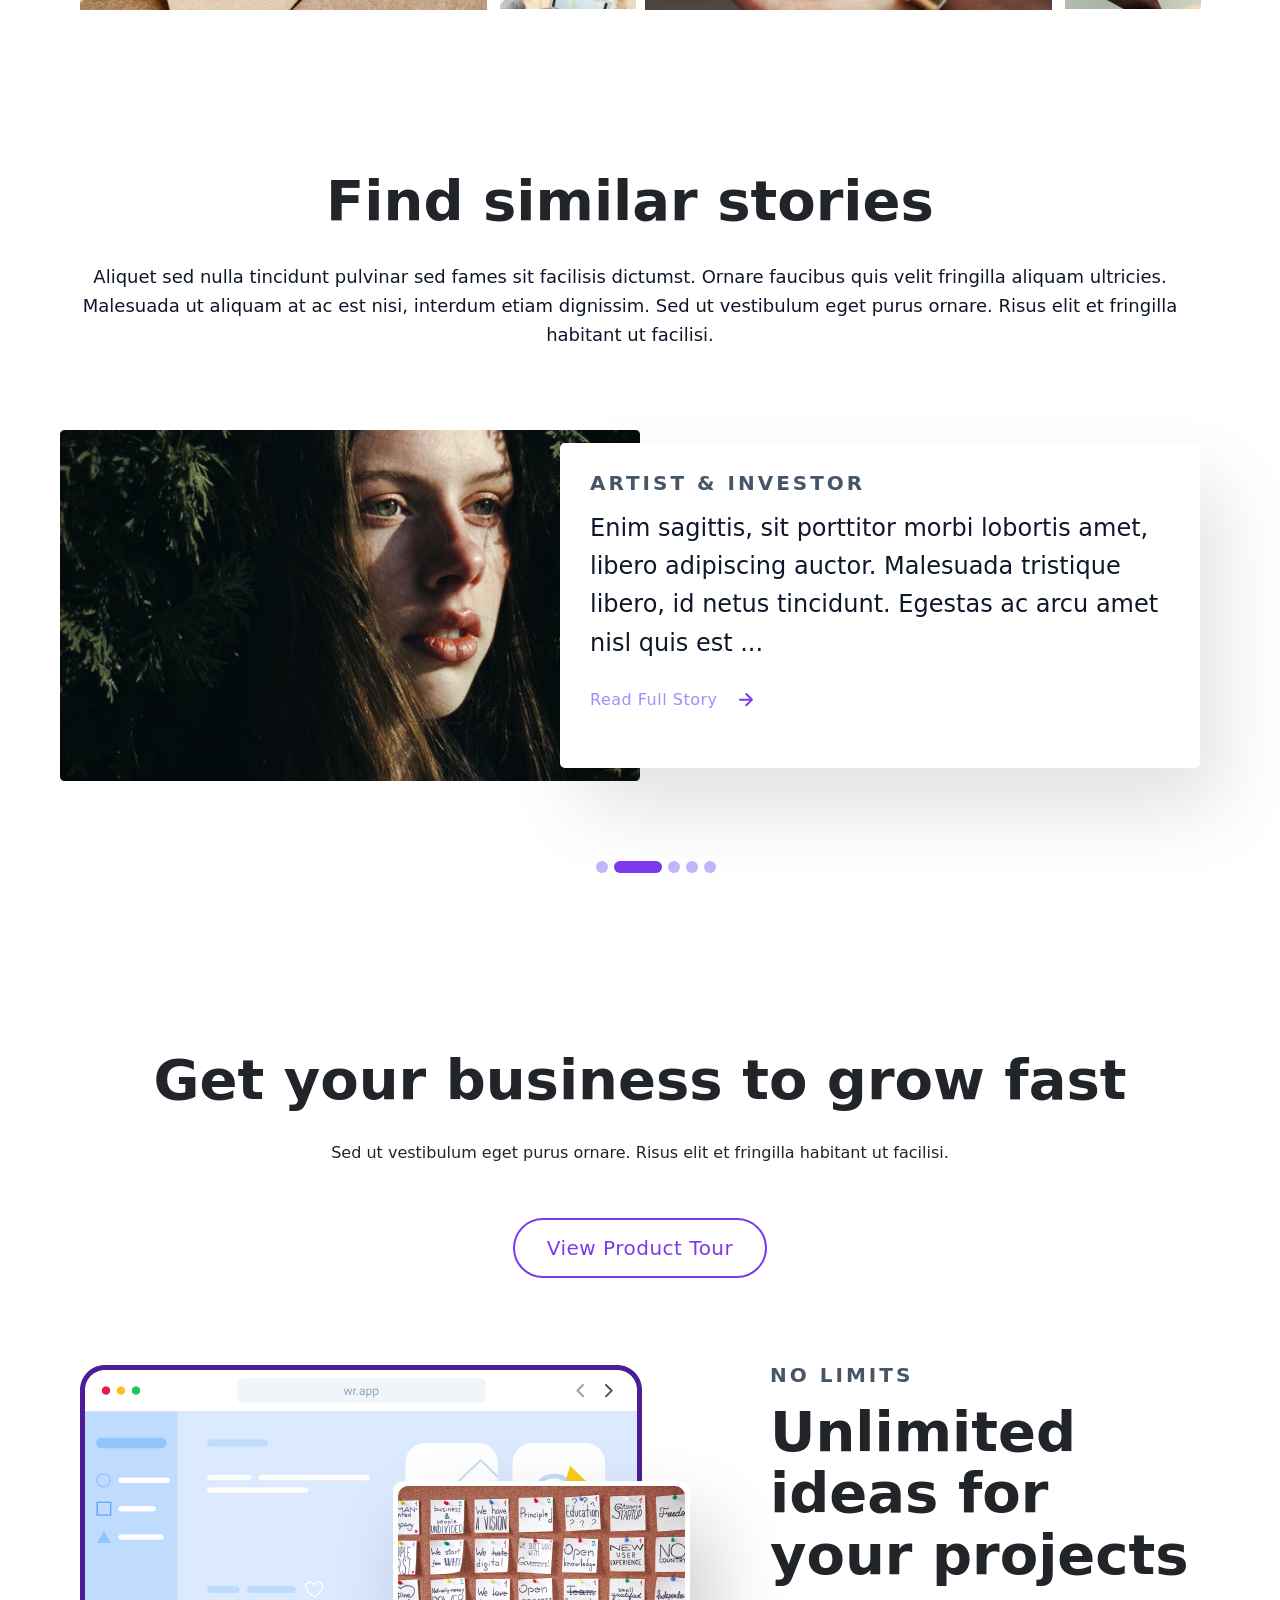
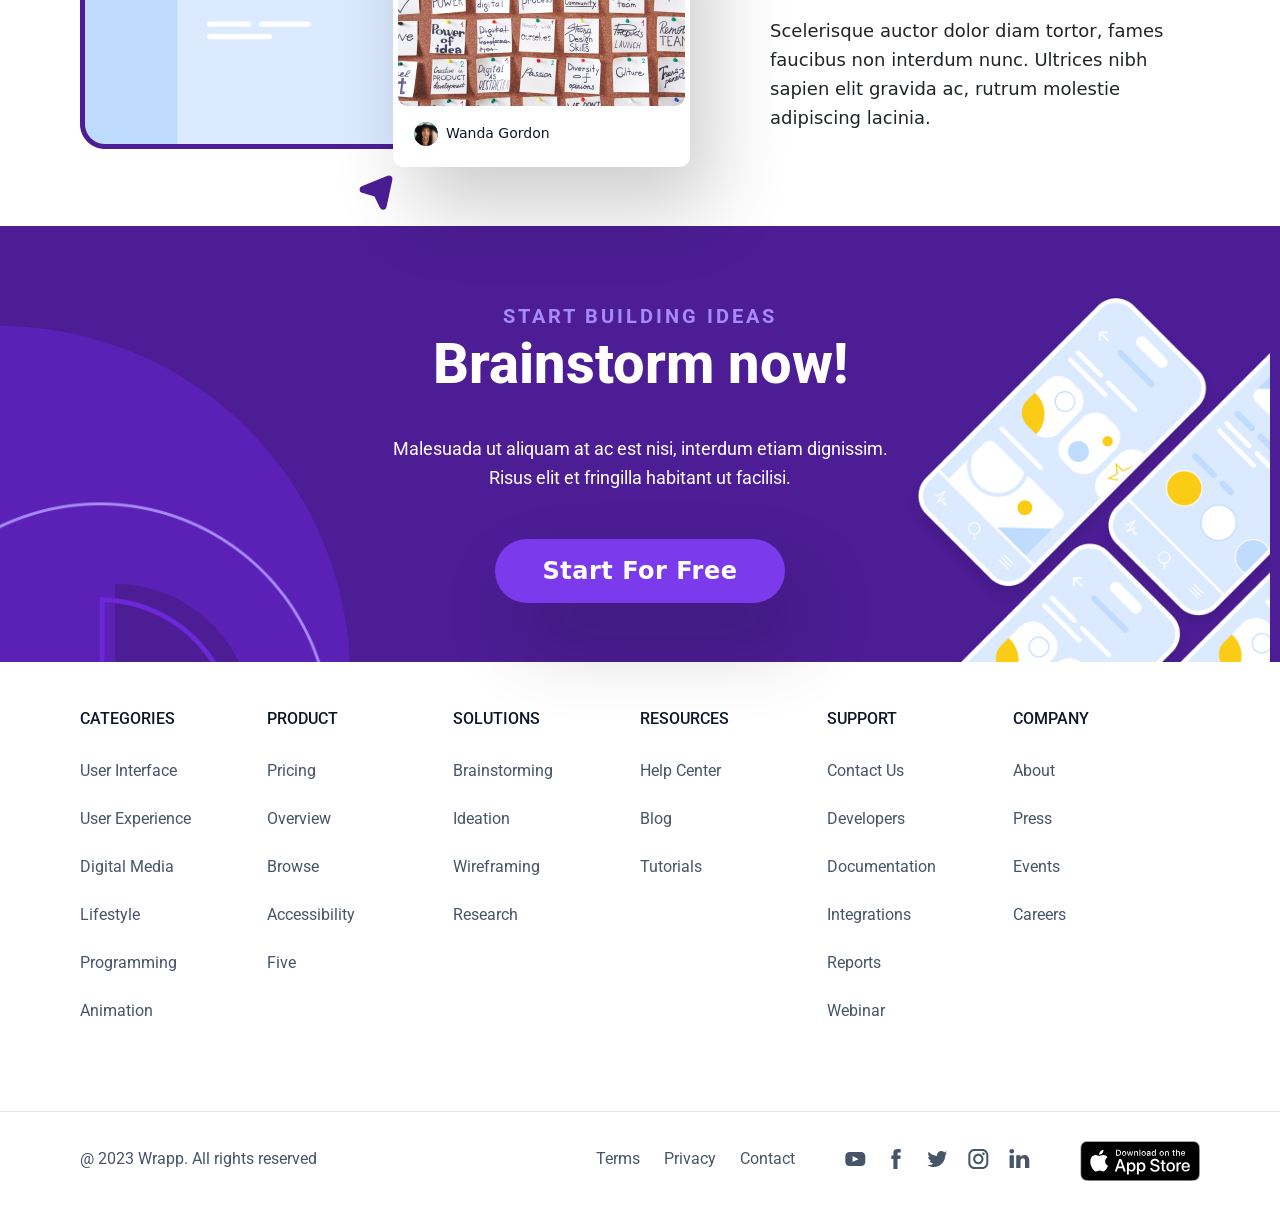
==== commit 01e20bcb: "complete" ====
--- a/test.html
+++ b/test.html
@@ -9,8 +9,8 @@
     <link rel="stylesheet" href="./css/style.css">
     <link rel="shortcut icon" href="./assets/icons/cursor-pointer.svg" type="image/x-icon">
     <link rel="preconnect" href="https://fonts.googleapis.com">
-<link rel="preconnect" href="https://fonts.gstatic.com" crossorigin>
-<link href="https://fonts.googleapis.com/css2?family=Roboto:wght@400;500;700;900&display=swap" rel="stylesheet">
+    <link rel="preconnect" href="https://fonts.gstatic.com" crossorigin>
+    <link href="https://fonts.googleapis.com/css2?family=Roboto:wght@400;500;700;900&display=swap" rel="stylesheet">
     <link href="https://cdn.jsdelivr.net/npm/bootstrap@5.3.2/dist/css/bootstrap.min.css" rel="stylesheet"
         integrity="sha384-T3c6CoIi6uLrA9TneNEoa7RxnatzjcDSCmG1MXxSR1GAsXEV/Dwwykc2MPK8M2HN" crossorigin="anonymous">
 </head>
@@ -20,14 +20,113 @@
 <body>
     <div>
 
-        <header class="header">
-        </header>
-
-        <section class="hero">
+        <div class="bck-ground">
+            <header class="header">
+                <nav class="navbar">
+                    <div class="navbar-list">
+                        <h4><a href="#">wrapp</a></h4>
+                        <ul class="left">
+                            <li><a href="#"> Products</a></li>
+                            <li><a href="#">Solutions</a></li>
+                            <li><a href="#">Pricing</a></li>
+                            <li><a href="#">Resourses</a></li>
+                        </ul>
+                    </div>
+                    <div class="right">
+                        <a href="#">Log in</a>
+                        <button type="button">Start For Free</button>
+                    </div>
+                </nav>
+            </header>
+            <!-- HERO -->
+            <section class="hero">
+                <div class="section1-text">
+                    <h1>All your ideas in one place</h1>
+                    <p>Sit elit feugiat turpis sed integer integer accumsan turpis. Sed suspendisse nec lorem mauris.
+                        <br>Pharetra, eu imperdiet ipsum ultrices amet, dui sit suspendisse.
+                    </p>
+                    <button type="button" class="button1">Start For Free<img src="./assets/icons/arrow-right2.svg"
+                            alt="arrow2" style="margin: 0px -24px 0px 24px ;"></button>
+                </div>
+                <div class="desktop">
+                    <img src="./assets/Screen.png" alt="desktop" class="desktop-img" width="84%" height="84%">
+                    <br>
+                    <a href="#"><img src="./assets/icons/play.svg" alt="player">
+                        Watch demo</a>
+                </div>
+            </section>
+        </div>
+        <!-- REVIEW -->
+        <section class="review">
+            <div class="review-container">
+                <div class="review-txt">
+                    <h4>No limits</h4>
+                    <h1>Unlimited ideas for your projects</h1>
+                    <p>Scelerisque auctor dolor diam tortor, fames faucibus non interdum nunc. Ultrices nibh sapien elit
+                        gravida ac, rutrum molestie adipiscing lacinia.</p>
+                    <div class="button">
+                        <button>Start For Free</button>
+                    </div>
+                </div>
+                <img src="./assets/Picture(1).png" alt="img" class="img1" width="110%">
+                <img src="./assets/Picture(2).png" alt="img" class="img2" width="450%">
+                <img src="./assets/Picture(3).png" alt="img" class="img3" width="110%">
+                <img src="./assets/Picture(4).png" alt="img" class="img4" width="110%">
+                <img src="./assets/Picture(5).png" alt="img" class="img5" width="135%">
+                <img src="./assets/Picture(6).png" alt="img" class="img6" width="115%">
+                <img src="./assets/Picture(7).png" alt="img" class="img7" width="89%">
+                <img src="./assets/Picture(8).png" alt="img" class="img8" width="120%">
+            </div>
+            <div class="review-buttom">
+
+                <div class="content-box">
+                    <img src="./assets/icons/Icon.svg" alt="icon">
+                    <h5>Fermentum amet</h5>
+                    <p>Pellentesque quis tincidunt sit sed. Tortor massa sed habitant.</p>
+                </div>
+
+                <div class="content-box">
+                    <img src="./assets/icons/Icon1.svg" alt="icon">
+                    <h5>Dignissim quam</h5>
+                    <p>Quam sed neque vitae viverra purus venenatis ac non.</p>
+                </div>
+
+                <div class="content-box">
+                    <img src="./assets/icons/Icon2.svg" alt="icon">
+                    <h5>Dignissim quam</h5>
+                    <p>Eget sed nunc, amet, nibh nulla. Morbi sed risus ullamcorper diam.</p>
+                </div>
+
+                <div class="content-box">
+                    <img src="./assets/icons/Icon3.svg" alt="icon">
+                    <h5>Risus morbi</h5>
+                    <p>Euismod sed pellentesque ut elementum.</p>
+                </div>
+
+            </div>
         </section>
-
+        <!-- MESSAGE -->
         <section class="message">
-
+            <div class="container-st">
+                <img src="./assets/Pic1.png" alt="picture" width="100%" height="auto" class="pic1">
+                    <div class="team-idea">
+                        <div class="team-text">
+                            <h4>Team work</h4>
+                            <h1>Easily brainstorm with your team </h1>
+                            <p>Scelerisque auctor dolor diam tortor, fames faucibus non interdum nunc. Ultrices nibh
+                                sapien elit
+                                gravida ac, rutrum molestie adipiscing lacinia.</p>
+                            <div class="button"><button>Start For Free</button></div>
+                        </div>
+                    </div>
+                    <img src="./assets/Pic2.png" alt="picture" width="92%" class="pic2">
+                    <img src="./assets/Pic3.png" alt="picture" width="132%" class="pic3">
+                    <img src="./assets/Pic4.png" alt="picture" width="92%" class="pic4">
+                    <img src="./assets/Pic5.png" alt="picture" width="132%" class="pic5">
+                
+            </div>
+
+            <!-- //////////////////////////////////////MY/CONTAINER///////////////////////////////////////////////////////////// -->
             <div class="container-nd">
                 <div class="message-top">
                     <h1>Find similar stories</h1>
@@ -61,7 +160,7 @@
                 <li><img src="./assets/icons/Rectangle 16.svg" alt="rectangle"></li>
             </ul>
         </section>
-
+        <!-- PLANS -->
         <section class="plans">
             <div class="container-st">
                 <div class="plans-header">
@@ -101,32 +200,7 @@
                 </div>
             </div>
         </section>
-
-        <section class="review">
-            <div class="review-container">
-                <div class="review-txt">
-                    <h4>No limits</h4>
-                    <h1>Unlimited ideas for your projects</h1>
-                    <p>Scelerisque auctor dolor diam tortor, fames faucibus non interdum nunc. Ultrices nibh sapien elit
-                        gravida ac, rutrum molestie adipiscing lacinia.</p>
-                    <div class="button">
-                        <button>Start For Free</button>
-                    </div>
-                </div>
-                <img src="./assets/Picture(1).png" alt="img" class="img1" width="110%">
-                <img src="./assets/Picture(2).png" alt="img" class="img2" width="450%">
-                <img src="./assets/Picture(3).png" alt="img" class="img3" width="110%">
-                <img src="./assets/Picture(4).png" alt="img" class="img4" width="110%">
-                <img src="./assets/Picture(5).png" alt="img" class="img5" width="135%">
-                <img src="./assets/Picture(6).png" alt="img" class="img6" width="115%">
-                <img src="./assets/Picture(7).png" alt="img" class="img7" width="89%">
-                <img src="./assets/Picture(8).png" alt="img" class="img8" width="120%">
-            </div>
-            <div class="review-buttom">
-
-            </div>
-        </section>
-
+        <!-- BUTTOM -->
         <section class="buttom">
             <h4>Start building ideas</h4>
             <h1>Brainstorm now!</h1>
@@ -136,7 +210,7 @@
             </p>
             <button class="button">Start For Free</button>
         </section>
-        
+        <!-- FOOTER -->
         <footer>
             <div class="footer-middle">
                 <div class="footer-list">
@@ -150,60 +224,60 @@
                         <li><a href="#">Animation</a></li>
                     </ul>
                 </div>
-    
+
                 <div class="footer-list">
                     <h5>Product</h5>
                     <ul>
-                        <li>Pricing</li>
-                        <li>Overview</li>
-                        <li>Browse</li>
-                        <li>Accessibility</li>
-                        <li>Five</li>
-                    </ul>
-                </div>
-    
+                        <li><a href="#">Pricing</a></li>
+                        <li><a href="#">Overview</a></li>
+                        <li><a href="#">Browse</a></li>
+                        <li><a href="#">Accessibility</a></li>
+                        <li><a href="#">Five</a></li>
+                    </ul>
+                </div>
+
                 <div class="footer-list">
                     <h5>Solutions</h5>
                     <ul>
-                        <li>Brainstorming</li>
-                        <li>Ideation</li>
-                        <li>Wireframing</li>
-                        <li>Research</li>
-                    </ul>
-                </div>
-    
+                        <li><a href="#">Brainstorming</a></li>
+                        <li><a href="#">Ideation</a></li>
+                        <li><a href="#">Wireframing</a></li>
+                        <li><a href="#">Research</a></li>
+                    </ul>
+                </div>
+
                 <div class="footer-list">
                     <h5>Resources</h5>
                     <ul>
-                        <li>Help Center</li>
-                        <li>Blog</li>
-                        <li>Tutorials</li>
-                    </ul>
-                </div>
-    
+                        <li><a href="#">Help Center</a></li>
+                        <li><a href="#">Blog</a></li>
+                        <li><a href="#">Tutorials</a></li>
+                    </ul>
+                </div>
+
                 <div class="footer-list">
                     <h5>Support</h5>
                     <ul>
-                        <li>Contact Us</li>
-                        <li>Developers</li>
-                        <li>Documentation</li>
-                        <li>Integrations</li>
-                        <li>Reports</li>
-                        <li>Webinar</li>
-                    </ul>
-                </div>
-    
+                        <li><a href="#">Contact Us</a></li>
+                        <li><a href="#">Developers</a></li>
+                        <li><a href="#">Documentation</a></li>
+                        <li><a href="#">Integrations</a></li>
+                        <li><a href="#">Reports</a></li>
+                        <li><a href="#">Webinar</a></li>
+                    </ul>
+                </div>
+
                 <div class="footer-list">
                     <h5>Company</h5>
                     <ul>
-                        <li>About</li>
-                        <li>Press</li>
-                        <li>Events</li>
-                        <li>Careers</li>
-                    </ul>
-                </div>
-            </div>
-            
+                        <li><a href="#">About</a></li>
+                        <li><a href="#">Press</a></li>
+                        <li><a href="#">Events</a></li>
+                        <li><a href="#">Careers</a></li>
+                    </ul>
+                </div>
+            </div>
+
             <div class="footer-bottom">
                 <div class="txt">
                     <p>@ 2023 Wrapp. All rights reserved</p>
@@ -216,11 +290,11 @@
                         <p><a href="#">Contact</a></p>
                     </div>
                     <div class="links-brands">
-                        <a href="#"><img src="./assets/icons/youtube.svg" alt="yt"></a>
-                        <a href="#"><img src="./assets/icons/facebook.svg" alt="fb"></a>
-                        <a href="#"><img src="./assets/icons/twitter.svg" alt="tw"></a>
-                        <a href="#"><img src="./assets/icons/instagram.svg" alt="ig"></a>
-                        <a href="#"><img src="./assets/icons/linkedin.svg" alt="in"></a>
+                        <a href="#"><img src="./assets/icons/youtube.svg" alt="yt" class="yt"></a>
+                        <a href="#"><img src="./assets/icons/facebook.svg" alt="fb" class="fb"></a>
+                        <a href="#"><img src="./assets/icons/twitter.svg" alt="tw" class="tw"></a>
+                        <a href="#"><img src="./assets/icons/instagram.svg" alt="ig" class="ig"></a>
+                        <a href="#"><img src="./assets/icons/linkedin.svg" alt="in" class="in"></a>
                     </div>
                     <a href="#"><img src="./assets/icons/App Store - Filled.svg" alt="ip" style="padding: 5px 0px;"></a>
                 </div>
--- a/css/style.css
+++ b/css/style.css
@@ -1,14 +1,259 @@
-.message {
+@charset "UTF-8";
+.hero {
+  padding: 80px;
+}
+.hero .section1-text {
+  display: -webkit-box;
+  display: -ms-flexbox;
+  display: flex;
+  -webkit-box-orient: vertical;
+  -webkit-box-direction: normal;
+      -ms-flex-direction: column;
+          flex-direction: column;
+  -webkit-box-align: center;
+      -ms-flex-align: center;
+          align-items: center;
+  gap: 32px;
+  -ms-flex-item-align: stretch;
+      align-self: stretch;
+}
+.hero .section1-text h1 {
+  font-family: Roboto;
+  font-size: 72px;
+  font-weight: 800;
+  line-height: 79px;
+  letter-spacing: 0em;
+  text-align: center;
+}
+.hero .section1-text p {
+  text-align: center;
+  /* Body/L */
+  font-family: Roboto;
+  font-size: 18px;
+  font-style: normal;
+  font-weight: 400;
+  line-height: 160%; /* 28.8px */
+}
+.hero .section1-text button {
+  margin-top: 30px;
+  color: #fff;
+  font-size: 24px;
+  font-style: normal;
+  font-weight: 700;
+  line-height: 24px; /* 100% */
+  letter-spacing: 0.5px;
+  background-color: #7c3aed;
+  padding: 20px 48px;
+  border-radius: 50px;
+  border: none !important;
+  -webkit-box-shadow: 20px 40px 80px 0px rgba(9, 9, 10, 0.2);
+          box-shadow: 20px 40px 80px 0px rgba(9, 9, 10, 0.2);
+}
+.hero .background {
+  display: -webkit-box;
+  display: -ms-flexbox;
+  display: flex;
+  -webkit-box-pack: justify;
+      -ms-flex-pack: justify;
+          justify-content: space-between;
+  position: relative;
+}
+.hero .desktop {
+  margin-top: 80px;
+}
+.hero .desktop-img {
+  margin-left: 80px;
+}
+.hero .desktop a {
+  text-decoration: none;
+  color: #7c3aed;
+  font-family: Roboto;
+  font-size: 16px;
+  font-style: normal;
+  font-weight: 500;
+  line-height: 24px; /* 150% */
+  letter-spacing: 0.5px;
+  display: -webkit-box;
+  display: -ms-flexbox;
+  display: flex;
+  -webkit-box-pack: center;
+      -ms-flex-pack: center;
+          justify-content: center;
+  gap: 16px;
+  margin-top: 36px;
+}
+
+.header {
+  padding: 24px 80px 24px 80px;
+}
+.header .navbar {
+  display: -webkit-box;
+  display: -ms-flexbox;
+  display: flex;
+  -webkit-box-pack: justify;
+      -ms-flex-pack: justify;
+          justify-content: space-between;
+}
+.header .navbar-list {
+  display: -webkit-box;
+  display: -ms-flexbox;
+  display: flex;
+  width: 513px;
+  height: 48px;
+  gap: 38px;
+}
+.header .navbar-list a {
+  text-decoration: none;
+  background: -webkit-gradient(linear, left top, right top, from(#4c1d95), color-stop(#7c3aed), to(#4c1d95));
+  background: linear-gradient(to right, #4c1d95, #7c3aed, #4c1d95);
+  -webkit-background-clip: text;
+          background-clip: text; /* Для поддержки вебкитовских браузеров */
+  color: transparent;
+  /* Heading/5 */
+  font-family: Roboto;
+  font-size: 32px;
+  font-style: normal;
+  font-weight: 700;
+  line-height: 110%; /* 35.2px */
+}
+.header .navbar-list .left {
+  display: -webkit-box;
+  display: -ms-flexbox;
+  display: flex;
+  width: 387px;
+  height: 48px;
+  gap: 16px;
+  padding: 8px 0px 0 0;
+}
+.header .navbar-list .left a {
+  color: #0f172a;
+  text-decoration: none;
+  font-family: Roboto;
+  font-size: 16px;
+  font-style: normal;
+  font-weight: 500;
+  line-height: 24px; /* 150% */
+  letter-spacing: 0.5px;
+}
+.header .right {
+  display: -webkit-box;
+  display: -ms-flexbox;
+  display: flex;
+  gap: 16px;
+}
+.header .right a {
+  padding: 12px 8px;
+  margin-right: 16px;
+  text-decoration: none;
+  color: #7c3aed;
+  font-family: Roboto;
+  font-size: 16px;
+  font-style: normal;
+  font-weight: 500;
+  line-height: 24px; /* 150% */
+  letter-spacing: 0.5px;
+}
+.header .right button {
+  margin-top: auto;
+  color: #fff;
+  font-size: 16px;
+  font-style: normal;
+  font-weight: 500;
+  line-height: 24px; /* 100% */
+  letter-spacing: 0.5px;
+  background-color: #7c3aed;
+  padding: 12px 28px;
+  border-radius: 50px;
+  border: none !important;
+}
+
+.message .container-st {
+  padding: 80px;
+  display: grid;
+  grid-template-columns: repeat(auto-fill, minmax(100px, 1fr)); /* Пример значения, уточните его в зависимости от ваших потребностей */
+  gap: 10px; /* Пример значения */
+}
+.message .container-st .pic1 {
+  display: grid;
+  grid-column: 1/6;
+}
+.message .container-st .pic2 {
+  display: grid;
+  grid-column: 1/5;
+}
+.message .container-st .pic3 {
+  display: grid;
+  grid-column: -7/-6;
+  margin-left: -32px;
+}
+.message .container-st .pic4 {
+  display: grid;
+  grid-column: -6/-2;
+}
+.message .container-st .pic5 {
+  display: grid;
+  grid-column: -2/-1;
+  margin-left: -32px;
+}
+.message .container-st .team-idea {
+  display: grid;
+  grid-column: 6/11;
+}
+.message .container-st .team-idea .team-text {
+  background: #4c1d95;
+}
+.message .container-st .team-idea .team-text h4 {
+  color: #a78bfa;
+  font-family: Roboto;
+  font-size: 20px;
+  font-style: normal;
+  font-weight: 700;
+  line-height: 100%; /* 20px */
+  letter-spacing: 3px;
+  text-transform: uppercase;
+}
+.message .container-st .team-idea .team-text h1 {
+  color: #fff;
+  font-family: Roboto;
+  font-size: 56px;
+  font-style: normal;
+  font-weight: 800;
+  line-height: 110%; /* 61.6px */
+}
+.message .container-st .team-idea .team-text p {
+  color: #fff;
+  font-family: Roboto;
+  font-size: 18px;
+  font-style: normal;
+  font-weight: 400;
+  line-height: 160%; /* 28.8px */
+}
+.message .container-st .team-idea button {
+  margin-top: 30px;
+  color: #fff;
+  font-size: 24px;
+  font-style: normal;
+  font-weight: 700;
+  line-height: 24px; /* 100% */
+  letter-spacing: 0.5px;
+  background-color: #7c3aed;
+  padding: 20px 48px;
+  border-radius: 50px;
+  border: none !important;
+  -webkit-box-shadow: 20px 40px 80px 0px rgba(9, 9, 10, 0.2);
+          box-shadow: 20px 40px 80px 0px rgba(9, 9, 10, 0.2);
+}
+.message .container-nd {
   padding: 80px 80px 80px 60px;
 }
-.message h1 {
+.message .container-nd h1 {
   text-align: center;
   font-size: 56px;
   font-style: normal;
   font-weight: 800;
   line-height: 110%; /* 61.6px */
 }
-.message h4 {
+.message .container-nd h4 {
   margin-top: 16px;
   color: #0f172a;
   font-size: 24px;
@@ -16,7 +261,7 @@
   font-weight: 400;
   line-height: 160%; /* 38.4px */
 }
-.message h5 {
+.message .container-nd h5 {
   color: #475569;
   font-size: 20px;
   font-style: normal;
@@ -25,7 +270,7 @@
   letter-spacing: 3px;
   text-transform: uppercase;
 }
-.message p {
+.message .container-nd p {
   margin-top: 32px;
   text-align: center;
   color: #0f172a;
@@ -34,7 +279,7 @@
   font-weight: 400;
   line-height: 160%; /* 28.8px */
 }
-.message-block {
+.message .container-nd .message-block {
   margin-top: 80px;
   display: -webkit-box;
   display: -ms-flexbox;
@@ -43,7 +288,7 @@
       -ms-flex-align: center;
           align-items: center;
 }
-.message-card {
+.message .container-nd .message-card {
   position: relative;
   background-color: #fff;
   -webkit-box-shadow: 20px 40px 80px 0px rgba(9, 9, 10, 0.12);
@@ -60,32 +305,43 @@
       -ms-transform: translateX(-80px);
           transform: translateX(-80px);
 }
-.message-card .card-txt {
+.message .container-nd .message-card .card-txt {
   width: 600px;
 }
-.message-card .card-txt .button {
+.message .container-nd .message-card .card-txt .button {
   margin-top: 26px;
   margin-bottom: 26px;
 }
-.message-card .card-txt .button a {
-  font-size: 16px;
+.message .container-nd .message-card .card-txt .button a {
   display: -webkit-box;
   display: -ms-flexbox;
   display: flex;
   text-decoration: none;
-  color: #A78BFA;
-}
-.message-card .card-txt .button a:hover {
-  color: #7C3AED;
-}
-.message-card .card-txt .button .arrow {
+  color: #a78bfa;
+  font-size: 16px;
+  font-style: normal;
+  font-weight: 500;
+  line-height: 24px; /* 150% */
+  letter-spacing: 0.5px;
+}
+.message .container-nd .message-card .card-txt .button a:hover {
+  color: #7c3aed;
+}
+.message .container-nd .message-card .card-txt .button .arrow {
   display: -webkit-box;
   display: -ms-flexbox;
   display: flex;
   margin-left: 16px;
 }
-.message .list-img {
-  margin-top: 80px;
+.message .container-nd .message-card .card-txt .button .arrow:hover {
+  -webkit-transform: scale(1.15);
+      -ms-transform: scale(1.15);
+          transform: scale(1.15);
+  -webkit-transition: 0.7s;
+  transition: 0.7s;
+}
+
+.list-img {
   display: -webkit-box;
   display: -ms-flexbox;
   display: flex;
@@ -97,16 +353,17 @@
       -ms-flex-align: end;
           align-items: flex-end;
 }
-.message .list-img li {
+.list-img li {
   display: -webkit-box;
   display: -ms-flexbox;
   display: flex;
 }
 
 .plans {
-  padding: 80px;
+  padding: 80px 80px 11px 80px;
 }
 .plans .container-st .plans-header h1 {
+  margin-top: 80px;
   text-align: center;
   font-size: 56px;
   font-style: normal;
@@ -127,7 +384,7 @@
 }
 .plans .container-st button {
   margin-top: 30px;
-  color: #7C3AED;
+  color: #7c3aed;
   font-size: 20px;
   font-style: normal;
   font-weight: 500;
@@ -137,6 +394,11 @@
   padding: 16px 32px;
   border-radius: 50px;
   border: 2px solid var(--violet-600, #7c3aed);
+}
+.plans .container-st button:hover {
+  color: #fff;
+  background-color: #7c3aed;
+  border: 2px solid var(--black-600, #0f172a);
 }
 .plans-body {
   margin-top: 80px;
@@ -206,7 +468,7 @@
   margin: 16px;
 }
 .plans-body .img-position .body-pose .content-box .avatar span {
-  color: #0F172A;
+  color: #0f172a;
   font-size: 14px;
   font-style: normal;
   font-weight: 400;
@@ -218,7 +480,7 @@
 
 .review-container {
   padding: 80px 0px 0px 90px;
-  background-color: #F1F5F9;
+  background-color: #f1f5f9;
   display: grid;
   grid-template-columns: repeat(11, 100px);
   grid-template-rows: repeat(6, 100px);
@@ -258,7 +520,7 @@
   font-weight: 700;
   line-height: 24px; /* 100% */
   letter-spacing: 0.5px;
-  background-color: #7C3AED;
+  background-color: #7c3aed;
   padding: 20px 48px;
   border-radius: 50px;
   border: none !important;
@@ -316,116 +578,13 @@
   margin-left: -70px;
 }
 .review-buttom {
-  height: 358px;
-}
-
-footer .footer-middle {
-  padding: 48px 80px 48px 80px;
-  display: grid;
-  grid-template-columns: repeat(6, 1fr);
-  border-bottom: 1.5px solid #E2E8F0;
-}
-footer .footer-middle .footer-list h5 {
-  color: #0F172A;
-  font-family: Roboto;
-  font-size: 16px;
-  font-style: normal;
-  font-weight: 500;
-  line-height: 110%; /* 17.6px */
-  text-transform: uppercase;
-}
-footer .footer-middle .footer-list ul {
-  padding: 12px 0px;
-}
-footer .footer-middle .footer-list ul a {
-  text-decoration: none;
-  color: #475569;
-  /* Body/M */
-  font-family: Roboto;
-  font-size: 16px;
-  font-style: normal;
-  font-weight: 400;
-  line-height: 140%; /* 22.4px */
-}
-footer .footer-middle .footer-list ul a:hover {
-  color: #0F172A;
-}
-footer .footer-middle .footer-list ul li {
-  padding: 12px 0px 12px 0px;
-  color: #475569;
-  /* Body/M */
-  font-family: Roboto;
-  font-size: 16px;
-  font-style: normal;
-  font-weight: 400;
-  line-height: 140%; /* 22.4px */
-}
-footer .footer-middle .footer-list ul li:hover {
-  color: #0F172A;
-}
-footer .footer-bottom {
-  padding: 24px 80px;
-  display: -webkit-box;
-  display: -ms-flexbox;
-  display: flex;
-  -webkit-box-pack: justify;
-      -ms-flex-pack: justify;
-          justify-content: space-between;
-}
-footer .footer-bottom p {
-  color: #475569;
-  /* Body/M */
-  font-family: Roboto;
-  font-size: 16px;
-  font-style: normal;
-  font-weight: 400;
-  line-height: 140%; /* 22.4px */
-}
-footer .footer-bottom .txt {
-  padding: 12px 0px;
-}
-footer .footer-bottom .links {
-  display: -webkit-box;
-  display: -ms-flexbox;
-  display: flex;
-  gap: 48px;
-}
-footer .footer-bottom .links-txt {
-  display: -webkit-box;
-  display: -ms-flexbox;
-  display: flex;
-  gap: 24px;
-  padding: 12px 0px;
-}
-footer .footer-bottom .links-txt a {
-  text-decoration: none;
-  color: #475569;
-  /* Body/M */
-  font-family: Roboto;
-  font-size: 16px;
-  font-style: normal;
-  font-weight: 400;
-  line-height: 140%; /* 22.4px */
-}
-footer .footer-bottom .links-txt a:hover {
-  color: #0F172A;
-}
-footer .footer-bottom .links-brands {
-  display: -webkit-box;
-  display: -ms-flexbox;
-  display: flex;
-  gap: 16px;
-  padding: 10px 0px;
-}
-
-.buttom {
-  background-image: url("../assets/iPhone."), url("../assets/iPhone.svg"), url("../assets/iPhone.svg"), url("../assets/iPhone.svg"), url("../assets/iPhone.svg");
-  background-repeat: no-repeat;
-  background-position: 900px, 1120px 60px, 880px 300px, 1100px 318px;
-  background-size: 350px;
-  height: 436px;
   padding: 80px;
-  background-color: #4C1D95;
+  display: -webkit-box;
+  display: -ms-flexbox;
+  display: flex;
+  gap: 64px;
+}
+.review-buttom .content-box {
   display: -webkit-box;
   display: -ms-flexbox;
   display: flex;
@@ -436,9 +595,172 @@
   -webkit-box-align: center;
       -ms-flex-align: center;
           align-items: center;
+  gap: 16px;
+}
+.review-buttom .content-box h5 {
+  color: #0f172a;
+  font-family: Roboto;
+  font-size: 24px;
+  font-style: normal;
+  font-weight: 700;
+  line-height: 110%; /* 26.4px */
+}
+.review-buttom .content-box p {
+  color: #0f172a;
+  text-align: center;
+  font-family: Roboto;
+  font-size: 16px;
+  font-style: normal;
+  font-weight: 400;
+  line-height: 140%; /* 22.4px */
+}
+
+footer .footer-middle {
+  padding: 48px 80px 48px 80px;
+  display: grid;
+  grid-template-columns: repeat(6, 1fr);
+  border-bottom: 1.5px solid #E2E8F0;
+}
+footer .footer-middle .footer-list h5 {
+  color: #0f172a;
+  font-family: Roboto;
+  font-size: 16px;
+  font-style: normal;
+  font-weight: 500;
+  line-height: 110%; /* 17.6px */
+  text-transform: uppercase;
+}
+footer .footer-middle .footer-list ul {
+  padding: 12px 0px;
+}
+footer .footer-middle .footer-list ul a {
+  text-decoration: none;
+  color: #475569;
+  /* Body/M */
+  font-family: Roboto;
+  font-size: 16px;
+  font-style: normal;
+  font-weight: 400;
+  line-height: 140%; /* 22.4px */
+}
+footer .footer-middle .footer-list ul a:hover {
+  color: #0f172a;
+}
+footer .footer-middle .footer-list ul li {
+  padding: 12px 0px 12px 0px;
+  color: #475569;
+}
+footer .footer-bottom {
+  padding: 24px 80px;
+  display: -webkit-box;
+  display: -ms-flexbox;
+  display: flex;
+  -webkit-box-pack: justify;
+      -ms-flex-pack: justify;
+          justify-content: space-between;
+}
+footer .footer-bottom p {
+  color: #475569;
+  /* Body/M */
+  font-family: Roboto;
+  font-size: 16px;
+  font-style: normal;
+  font-weight: 400;
+  line-height: 140%; /* 22.4px */
+}
+footer .footer-bottom .txt {
+  padding: 12px 0px;
+}
+footer .footer-bottom .links {
+  display: -webkit-box;
+  display: -ms-flexbox;
+  display: flex;
+  gap: 48px;
+}
+footer .footer-bottom .links-txt {
+  display: -webkit-box;
+  display: -ms-flexbox;
+  display: flex;
+  gap: 24px;
+  padding: 12px 0px;
+}
+footer .footer-bottom .links-txt a {
+  text-decoration: none;
+  color: #475569;
+  /* Body/M */
+  font-family: Roboto;
+  font-size: 16px;
+  font-style: normal;
+  font-weight: 400;
+  line-height: 140%; /* 22.4px */
+}
+footer .footer-bottom .links-txt a:hover {
+  color: #0f172a;
+}
+footer .footer-bottom .links-brands {
+  display: -webkit-box;
+  display: -ms-flexbox;
+  display: flex;
+  gap: 16px;
+  padding: 10px 0px;
+}
+footer .footer-bottom .links-brands .yt:hover {
+  -webkit-transform: scale(1.15);
+      -ms-transform: scale(1.15);
+          transform: scale(1.15);
+  -webkit-transition: 0.7s;
+  transition: 0.7s;
+}
+footer .footer-bottom .links-brands .fb:hover {
+  -webkit-transform: scale(1.15);
+      -ms-transform: scale(1.15);
+          transform: scale(1.15);
+  -webkit-transition: 0.7s;
+  transition: 0.7s;
+}
+footer .footer-bottom .links-brands .tw:hover {
+  -webkit-transform: scale(1.15);
+      -ms-transform: scale(1.15);
+          transform: scale(1.15);
+  -webkit-transition: 0.7s;
+  transition: 0.7s;
+}
+footer .footer-bottom .links-brands .ig:hover {
+  -webkit-transform: scale(1.15);
+      -ms-transform: scale(1.15);
+          transform: scale(1.15);
+  -webkit-transition: 0.7s;
+  transition: 0.7s;
+}
+footer .footer-bottom .links-brands .in:hover {
+  -webkit-transform: scale(1.15);
+      -ms-transform: scale(1.15);
+          transform: scale(1.15);
+  -webkit-transition: 0.7s;
+  transition: 0.7s;
+}
+
+.buttom {
+  background-image: url("../assets/Ellipses.png"), url("../assets/Iphones.png");
+  background-repeat: no-repeat;
+  background-size: 350px, 500px;
+  background-position: 0px 100px, 770px 50px;
+  height: 436px;
+  padding: 80px;
+  background-color: #4c1d95;
+  display: -webkit-box;
+  display: -ms-flexbox;
+  display: flex;
+  -webkit-box-orient: vertical;
+  -webkit-box-direction: normal;
+      -ms-flex-direction: column;
+          flex-direction: column;
+  -webkit-box-align: center;
+      -ms-flex-align: center;
+          align-items: center;
 }
 .buttom h4 {
-  color: #A78BFA;
+  color: #a78bfa;
   font-family: Roboto;
   font-size: 20px;
   font-style: normal;
@@ -473,7 +795,7 @@
   font-weight: 700;
   line-height: 24px; /* 100% */
   letter-spacing: 0.5px;
-  background-color: #7C3AED;
+  background-color: #7c3aed;
   padding: 20px 48px;
   border-radius: 50px;
   border: none !important;
@@ -489,6 +811,16 @@
   margin: 0;
 }
 
+body {
+  margin-inline: auto;
+  font-family: Roboto;
+}
+body .bck-ground {
+  background-image: url("../assets/Ellipses1.png"), url("../assets/Ellipses2.png");
+  background-repeat: no-repeat;
+  background-position: 0px 370px, 485px 400px;
+}
+
 li {
   list-style-type: none;
 }/*# sourceMappingURL=style.css.map */
